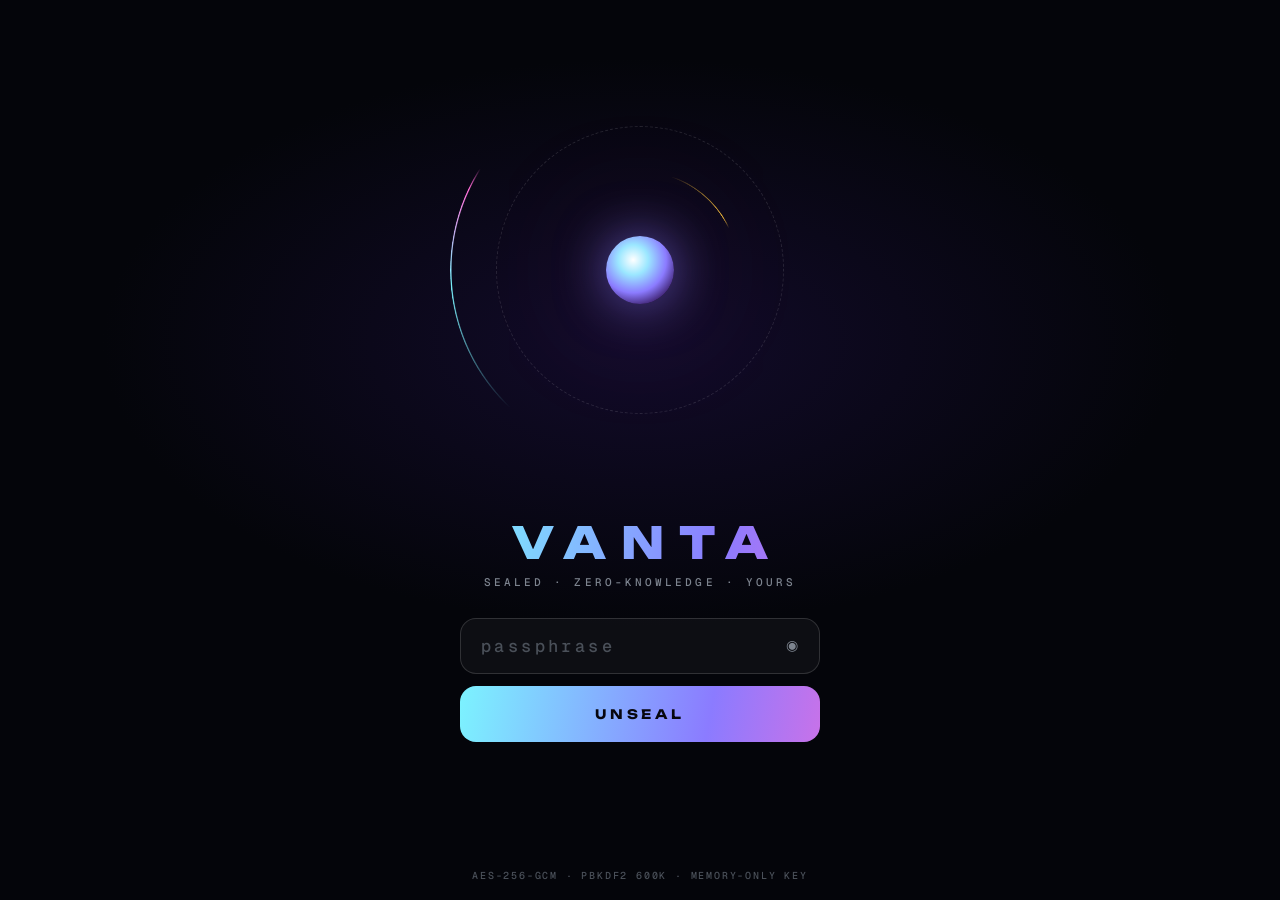
==== index.html @ 3d8e1d1d "Colour build: aurora, per-book/sport accents, gradient charts, team logos" ====
<!doctype html>
<html lang="en">
<head>
<meta charset="utf-8">
<meta name="viewport" content="width=device-width,initial-scale=1,viewport-fit=cover">
<meta http-equiv="Content-Security-Policy" content="default-src 'none'; script-src 'self'; style-src 'self'; font-src 'self'; img-src 'self' data: https://a.espncdn.com; manifest-src 'self'; worker-src 'self'; connect-src 'self' https://api.github.com https://gist.githubusercontent.com https://site.api.espn.com https://site.web.api.espn.com https://data-api.binance.vision wss://data-stream.binance.vision; base-uri 'none'; form-action 'none'; object-src 'none'; frame-src 'none'">
<meta name="referrer" content="no-referrer">
<meta name="robots" content="noindex,nofollow,noarchive,nosnippet,noimageindex">
<meta name="googlebot" content="noindex,nofollow">
<meta name="theme-color" content="#050607">
<meta name="color-scheme" content="dark">
<meta name="apple-mobile-web-app-capable" content="yes">
<meta name="mobile-web-app-capable" content="yes">
<meta name="apple-mobile-web-app-status-bar-style" content="black-translucent">
<meta name="format-detection" content="telephone=no">
<title>VANTA</title>
<link rel="manifest" href="manifest.webmanifest">
<link rel="icon" href="icon-192.png">
<link rel="apple-touch-icon" href="icon-512.png">
<link rel="preload" href="fonts/unbounded.woff2" as="font" type="font/woff2" crossorigin>
<link rel="preload" href="fonts/geist.woff2" as="font" type="font/woff2" crossorigin>
<link rel="preload" href="fonts/geistmono.woff2" as="font" type="font/woff2" crossorigin>
<link rel="stylesheet" href="vanta.css">
</head>
<body>
<div id="aurora" aria-hidden="true"><i class="a1"></i><i class="a2"></i><i class="a3"></i><i class="a4"></i><i class="a5"></i></div>
<div id="grain" aria-hidden="true"></div>
<canvas id="confetti" aria-hidden="true"></canvas>

<section id="gate" class="gate" aria-label="Unlock">
  <div class="aperture" aria-hidden="true">
    <i class="ring r1"></i><i class="ring r2"></i><i class="ring r3"></i><i class="core"></i>
  </div>
  <div class="gate-body">
    <div class="brand">VANTA</div>
    <div class="gate-sub">sealed · zero-knowledge · yours</div>
    <form id="unlock" autocomplete="off" novalidate>
      <label class="field">
        <input id="pass" type="password" inputmode="text" autocomplete="current-password" autocapitalize="off" spellcheck="false" placeholder="passphrase" aria-label="Passphrase">
        <button id="peek" type="button" class="peek" aria-label="Show passphrase">◉</button>
      </label>
      <button id="go" class="unseal" type="submit"><span>Unseal</span></button>
      <button id="bio" class="bio hidden" type="button">Unlock with fingerprint / PIN</button>
      <div id="gate-msg" class="gate-msg" role="status" aria-live="polite"></div>
    </form>
  </div>
  <div class="gate-foot">AES-256-GCM · PBKDF2 600k · memory-only key</div>
</section>

<div id="app" class="app hidden" aria-hidden="true">
  <header class="top">
    <div class="mark">VANTA</div>
    <button id="fresh" class="fresh" type="button" aria-label="Data freshness"><i></i><span>—</span></button>
    <button id="lock" class="lockbtn" type="button" aria-label="Lock now">
      <svg viewBox="0 0 36 36" class="idle-ring"><circle cx="18" cy="18" r="16"/></svg>
      <svg viewBox="0 0 24 24" class="ico"><path d="M7 11V8a5 5 0 0 1 10 0v3"/><rect x="5" y="11" width="14" height="10" rx="2.5"/></svg>
    </button>
  </header>
  <div class="tape" aria-label="Live ticker"><div class="tape-track" id="tape"></div></div>
  <main id="view" tabindex="-1"></main>
  <nav class="dock" id="dock" aria-label="Sections">
    <i class="dock-pill" id="pill"></i>
    <button data-go="home"><svg viewBox="0 0 24 24"><path d="M3 11.5 12 4l9 7.5"/><path d="M5.5 10v9.5h13V10"/></svg><span>Home</span></button>
    <button data-go="desks"><svg viewBox="0 0 24 24"><path d="M4 19V9M10 19V5M16 19v-7M22 19H2"/></svg><span>Desks</span></button>
    <button data-go="pulse"><svg viewBox="0 0 24 24"><path d="M2 12h4l3-7 4 14 3-7h6"/></svg><span>Pulse</span></button>
    <button data-go="sports"><svg viewBox="0 0 24 24"><circle cx="12" cy="12" r="9"/><path d="M12 3v18M3 12h18M5.6 5.6c3.6 3.6 9.2 3.6 12.8 0M5.6 18.4c3.6-3.6 9.2-3.6 12.8 0"/></svg><span>Sports</span></button>
    <button data-go="money"><svg viewBox="0 0 24 24"><path d="M12 2v20M17 6.5c0-1.9-2.2-3.5-5-3.5S7 4.6 7 6.5 9.2 10 12 10s5 1.6 5 3.5-2.2 3.5-5 3.5-5-1.6-5-3.5"/></svg><span>Money</span></button>
  </nav>
  <div id="toast" class="toast" role="status" aria-live="polite"></div>
</div>
<script src="config.js"></script>
<script src="vault.js"></script>
<script src="live.js"></script>
<script src="app.js"></script>
</body>
</html>
---- vanta.css ----
@font-face{font-family:"Unbounded";src:url(fonts/unbounded.woff2) format("woff2");font-weight:200 900;font-display:swap}
@font-face{font-family:"Geist";src:url(fonts/geist.woff2) format("woff2");font-weight:100 900;font-display:swap}
@font-face{font-family:"Geist Mono";src:url(fonts/geistmono.woff2) format("woff2");font-weight:100 900;font-display:swap}
:root{
  --bg:#050607;--bg2:#0a0c0e;--card:rgba(255,255,255,.028);--card2:rgba(255,255,255,.05);--line:rgba(255,255,255,.075);--line2:rgba(255,255,255,.14);
  --ink:#eef0f3;--ink2:#b9bfc8;--mute:#7d848f;--dim:#4a5059;
  --up:#34f5a4;--up2:rgba(52,245,164,.14);--down:#ff4d7a;--down2:rgba(255,77,122,.15);--amber:#ffb547;--ice:#7cd8ff;--violet:#a98bff;--eq:#3d8bff;--eq2:#7cc4ff;--opt:#ff3dcb;--opt2:#ff9bf0;--meme:#b8ff3c;--meme2:#9b5cff;--gold:#ffc53d;--gold2:#ff8a3d;--lime:#b8ff3c;--aur:linear-gradient(100deg,#7cf3ff 0%,#8b7bff 35%,#ff6ad5 65%,#ffc53d 100%);
  --r:20px;--r2:14px;--dock:74px;--safe-b:env(safe-area-inset-bottom,0px);--safe-t:env(safe-area-inset-top,0px);
  --ease:cubic-bezier(.2,.8,.2,1);--spring:cubic-bezier(.34,1.56,.64,1);
  --disp:"Unbounded",ui-sans-serif,system-ui,sans-serif;--sans:"Geist",ui-sans-serif,system-ui,-apple-system,"Segoe UI",Roboto,sans-serif;--mono:"Geist Mono",ui-monospace,"SF Mono",Menlo,monospace;
  color-scheme:dark}
*{box-sizing:border-box;-webkit-tap-highlight-color:transparent}
html,body{margin:0;background:var(--bg);color:var(--ink);font:15px/1.4 var(--sans);-webkit-font-smoothing:antialiased;text-rendering:optimizeLegibility;overscroll-behavior-y:none}
body{min-height:100dvh;background:
  radial-gradient(120% 60% at 50% -10%,rgba(184,255,60,.07),transparent 60%),
  radial-gradient(80% 50% at 110% 30%,rgba(124,216,255,.05),transparent 60%),var(--bg)}
#grain{position:fixed;inset:0;pointer-events:none;z-index:1;opacity:.5;mix-blend-mode:overlay;
  background-image:linear-gradient(rgba(255,255,255,.025) 1px,transparent 1px),linear-gradient(90deg,rgba(255,255,255,.025) 1px,transparent 1px);background-size:28px 28px;
  mask-image:radial-gradient(ellipse at 50% 0%,#000 0%,transparent 75%)}
button{font:inherit;color:inherit;background:none;border:0;padding:0;cursor:pointer}
a{color:inherit;text-decoration:none}
.hidden{display:none!important}
.num{font-family:var(--mono);font-variant-numeric:tabular-nums;letter-spacing:-.01em}
.up{color:var(--up)}.down{color:var(--down)}.flat{color:var(--mute)}
.muted{color:var(--mute)}.dim{color:var(--dim)}
:focus-visible{outline:2px solid var(--up);outline-offset:2px;border-radius:8px}

/* ───────── gate ───────── */
.gate{position:fixed;inset:0;z-index:20;display:grid;place-items:center;padding:24px;padding-top:calc(24px + var(--safe-t));overflow:hidden;background:radial-gradient(60% 45% at 50% 38%,#0d1208,#050607 70%);transition:opacity .7s var(--ease),transform .9s var(--ease)}
.gate.leaving{opacity:0;transform:scale(1.08);pointer-events:none}
.aperture{position:absolute;top:30%;left:50%;width:min(78vw,380px);aspect-ratio:1;transform:translate(-50%,-50%)}
.ring{position:absolute;inset:0;border-radius:50%;border:1px solid transparent}
.r1{background:conic-gradient(from 0deg,transparent 0 70%,rgba(184,255,60,.9) 82%,transparent 84%) border-box;-webkit-mask:radial-gradient(farthest-side,transparent calc(100% - 2px),#000 calc(100% - 1px));mask:radial-gradient(farthest-side,transparent calc(100% - 2px),#000 calc(100% - 1px));animation:spin 9s linear infinite}
.r2{inset:12%;border:1px dashed rgba(255,255,255,.12);animation:spin 40s linear infinite reverse}
.r3{inset:24%;background:conic-gradient(from 180deg,transparent 0 55%,rgba(124,216,255,.7) 66%,transparent 68%);-webkit-mask:radial-gradient(farthest-side,transparent calc(100% - 1.5px),#000 calc(100% - 1px));mask:radial-gradient(farthest-side,transparent calc(100% - 1.5px),#000 calc(100% - 1px));animation:spin 5s linear infinite reverse}
.core{position:absolute;inset:41%;border-radius:50%;background:radial-gradient(circle at 40% 35%,#e9ffc2,#b8ff3c 35%,#2d4a06 75%);box-shadow:0 0 40px rgba(184,255,60,.45),0 0 120px rgba(184,255,60,.18);animation:breathe 3.2s ease-in-out infinite}
.gate.working .r1{animation-duration:.9s}.gate.working .r3{animation-duration:.6s}.gate.working .core{animation-duration:.6s}
.gate.bad .core{background:radial-gradient(circle at 40% 35%,#ffd0d8,#ff4d6d 40%,#4a0714 80%);box-shadow:0 0 50px rgba(255,77,109,.5)}
.gate-body{position:relative;z-index:2;width:min(100%,360px);margin-top:44vh;text-align:center}
.brand{font:800 44px/1 var(--disp);letter-spacing:.34em;margin-right:-.34em;background:linear-gradient(180deg,#fff,#9aa1ab);-webkit-background-clip:text;background-clip:text;color:transparent}
.gate-sub{margin:12px 0 30px;color:var(--mute);font:500 11px/1 var(--mono);letter-spacing:.28em;text-transform:uppercase}
.field{position:relative;display:block}
.field input{width:100%;height:56px;padding:0 52px 0 20px;border-radius:16px;border:1px solid var(--line2);background:rgba(255,255,255,.04);color:var(--ink);font:500 17px var(--mono);letter-spacing:.06em;outline:none;transition:border-color .25s,background .25s,box-shadow .25s}
.field input::placeholder{color:var(--dim);letter-spacing:.2em}
.field input:focus{border-color:rgba(184,255,60,.55);background:rgba(184,255,60,.04);box-shadow:0 0 0 5px rgba(184,255,60,.08)}
.peek{position:absolute;right:8px;top:8px;width:40px;height:40px;border-radius:12px;color:var(--mute);font-size:14px}
.peek.on{color:var(--up)}
.unseal{position:relative;width:100%;height:56px;margin-top:12px;border-radius:16px;overflow:hidden;background:var(--up);color:#0b1200;font:700 13px var(--disp);letter-spacing:.3em;text-transform:uppercase;transition:transform .15s var(--ease),filter .2s}
.unseal:active{transform:scale(.97)}
.unseal::after{content:"";position:absolute;inset:0;background:linear-gradient(100deg,transparent 30%,rgba(255,255,255,.55) 50%,transparent 70%);transform:translateX(-120%);animation:sheen 3.6s ease-in-out infinite}
.unseal[disabled]{filter:saturate(.3) brightness(.7)}
.bio{width:100%;height:48px;margin-top:10px;border-radius:14px;border:1px solid var(--line2);color:var(--ink2);font:600 13px var(--sans)}
.gate-msg{min-height:20px;margin-top:14px;font:500 12px var(--mono);color:var(--mute);letter-spacing:.04em}
.gate-msg.err{color:var(--down)}
.gate-foot{position:absolute;bottom:calc(18px + var(--safe-b));left:0;right:0;text-align:center;color:var(--dim);font:500 10px var(--mono);letter-spacing:.18em;text-transform:uppercase}
.shake{animation:shake .42s var(--ease)}

/* ───────── app chrome ───────── */
.app{position:relative;z-index:2;min-height:100dvh;padding-bottom:calc(var(--dock) + var(--safe-b) + 18px)}
.app.reveal{animation:reveal .9s var(--ease) backwards}
.top{position:sticky;top:0;z-index:10;display:flex;align-items:center;gap:10px;height:calc(54px + var(--safe-t));padding:var(--safe-t) 16px 0;background:linear-gradient(180deg,rgba(5,6,7,.96),rgba(5,6,7,.82));backdrop-filter:blur(18px) saturate(1.4);-webkit-backdrop-filter:blur(18px) saturate(1.4)}
.mark{font:800 15px var(--disp);letter-spacing:.42em;flex:1}
.fresh{display:flex;align-items:center;gap:7px;height:30px;padding:0 11px;border-radius:99px;border:1px solid var(--line);color:var(--ink2);font:500 11px var(--mono)}
.fresh i{width:7px;height:7px;border-radius:50%;background:var(--up);box-shadow:0 0 10px var(--up);animation:pulse 2s infinite}
.fresh.stale i{background:var(--amber);box-shadow:0 0 10px var(--amber)}.fresh.dead i{background:var(--down);box-shadow:none;animation:none}
.lockbtn{position:relative;width:36px;height:36px;display:grid;place-items:center;border-radius:50%}
.lockbtn .ico{width:17px;height:17px;fill:none;stroke:var(--ink);stroke-width:1.8;stroke-linecap:round}
.idle-ring{position:absolute;inset:0;transform:rotate(-90deg)}
.idle-ring circle{fill:none;stroke:var(--up);stroke-width:1.6;stroke-dasharray:100.5;stroke-dashoffset:0;opacity:.75;transition:stroke-dashoffset 1s linear,stroke .3s}
.lockbtn.warn .idle-ring circle{stroke:var(--amber)}
.tape{position:sticky;top:calc(54px + var(--safe-t));z-index:9;height:34px;overflow:hidden;border-block:1px solid var(--line);background:rgba(5,6,7,.9);backdrop-filter:blur(12px);-webkit-backdrop-filter:blur(12px);mask-image:linear-gradient(90deg,transparent,#000 6%,#000 94%,transparent)}
.tape-track{display:flex;width:max-content;height:100%;align-items:center;animation:tape 60s linear infinite}
.tape:active .tape-track{animation-play-state:paused}
.tk{display:flex;align-items:center;gap:7px;padding:0 18px;white-space:nowrap;font:500 12px var(--mono);border-right:1px solid var(--line)}
.tk b{font-weight:600;color:var(--ink2);letter-spacing:.04em}
.tk .lv{width:6px;height:6px;border-radius:50%;background:var(--down);animation:pulse 1.4s infinite}
.tk.flash-up{animation:tkup .9s}.tk.flash-down{animation:tkdn .9s}
main{padding:14px 14px 0;max-width:1180px;margin:0 auto;outline:none}
.view{animation:viewin .45s var(--ease) backwards}
.dock{position:fixed;z-index:12;left:50%;bottom:calc(10px + var(--safe-b));transform:translateX(-50%);display:flex;width:min(calc(100% - 20px),460px);height:var(--dock);padding:7px;border-radius:26px;border:1px solid var(--line2);background:rgba(14,16,19,.78);backdrop-filter:blur(22px) saturate(1.5);-webkit-backdrop-filter:blur(22px) saturate(1.5);box-shadow:0 20px 60px rgba(0,0,0,.6)}
.dock button{position:relative;z-index:1;flex:1;display:flex;flex-direction:column;align-items:center;justify-content:center;gap:5px;border-radius:19px;color:var(--mute);font:600 10px var(--sans);letter-spacing:.06em;text-transform:uppercase;transition:color .25s}
.dock svg{width:22px;height:22px;fill:none;stroke:currentColor;stroke-width:1.7;stroke-linecap:round;stroke-linejoin:round;transition:transform .35s var(--spring)}
.dock button.on{color:#0b1200}.dock button.on svg{transform:translateY(-1px) scale(1.06)}
.dock button:active svg{transform:scale(.86)}
.dock-pill{position:absolute;top:7px;bottom:7px;left:7px;border-radius:19px;background:var(--up);box-shadow:0 0 30px rgba(184,255,60,.35);transition:transform .5s var(--spring),width .5s var(--spring)}
.toast{position:fixed;z-index:30;left:50%;bottom:calc(var(--dock) + var(--safe-b) + 24px);transform:translate(-50%,20px);opacity:0;padding:10px 16px;border-radius:12px;background:#15181c;border:1px solid var(--line2);font:500 12px var(--mono);pointer-events:none;transition:all .35s var(--ease)}
.toast.on{opacity:1;transform:translate(-50%,0)}

/* ───────── building blocks ───────── */
.h{display:flex;align-items:baseline;justify-content:space-between;gap:10px;margin:22px 4px 10px}
.h h2{margin:0;font:700 12px var(--disp);letter-spacing:.22em;text-transform:uppercase;color:var(--ink2)}
.h small{font:500 11px var(--mono);color:var(--mute)}
.card{position:relative;border:1px solid var(--line);border-radius:var(--r);background:var(--card);padding:16px;overflow:hidden}
.card+.card{margin-top:10px}
.card.glow::before{content:"";position:absolute;inset:-1px;border-radius:inherit;padding:1px;background:linear-gradient(140deg,rgba(184,255,60,.5),transparent 35%,transparent 65%,rgba(124,216,255,.35));-webkit-mask:linear-gradient(#000 0 0) content-box,linear-gradient(#000 0 0);-webkit-mask-composite:xor;mask-composite:exclude;pointer-events:none}
.grid{display:grid;gap:10px}.g2{grid-template-columns:repeat(2,minmax(0,1fr))}.g3{grid-template-columns:repeat(3,minmax(0,1fr))}
.lbl{font:600 10px var(--sans);letter-spacing:.16em;text-transform:uppercase;color:var(--mute)}
.big{font:700 clamp(32px,10vw,54px)/1.02 var(--disp);letter-spacing:-.03em}
.mid{font:600 22px/1.1 var(--disp);letter-spacing:-.02em}
.chip{display:inline-flex;align-items:center;gap:6px;height:26px;padding:0 10px;border-radius:99px;border:1px solid var(--line);background:var(--card2);font:600 11px var(--mono);white-space:nowrap}
.chip.up{border-color:rgba(184,255,60,.3);background:var(--up2)}.chip.down{border-color:rgba(255,77,109,.3);background:var(--down2)}
.chip.warn{color:var(--amber);border-color:rgba(255,181,71,.3);background:rgba(255,181,71,.1)}
.row{display:flex;align-items:center;gap:10px}
.sp{flex:1}
.seg{position:relative;display:flex;padding:4px;border-radius:15px;border:1px solid var(--line);background:rgba(255,255,255,.03);overflow-x:auto;scrollbar-width:none}
.seg::-webkit-scrollbar{display:none}
.seg button{position:relative;z-index:1;flex:1 0 auto;height:36px;padding:0 14px;border-radius:11px;color:var(--mute);font:600 12px var(--sans);letter-spacing:.04em;white-space:nowrap;transition:color .25s}
.seg button.on{color:var(--ink)}
.seg .seg-pill{position:absolute;top:4px;bottom:4px;left:0;border-radius:11px;background:rgba(255,255,255,.09);border:1px solid var(--line2);transition:transform .45s var(--spring),width .45s var(--spring)}
.seg button .badge{display:inline-grid;place-items:center;min-width:17px;height:17px;margin-left:6px;padding:0 4px;border-radius:9px;background:var(--down);color:#fff;font:700 9px var(--mono)}
.list{display:flex;flex-direction:column}
.li{display:flex;align-items:center;gap:12px;padding:12px 2px;border-top:1px solid var(--line)}
.li:first-child{border-top:0}
.li .t{flex:1;min-width:0}
.li .t b{display:block;font:600 14px var(--sans);white-space:nowrap;overflow:hidden;text-overflow:ellipsis}
.li .t span{display:block;margin-top:2px;font:500 11px var(--mono);color:var(--mute);white-space:nowrap;overflow:hidden;text-overflow:ellipsis}
.li .v{text-align:right;font:600 13px var(--mono)}
.li .v small{display:block;font:500 11px var(--mono);margin-top:2px}
.empty{padding:28px 14px;text-align:center;color:var(--mute);font:500 13px var(--sans)}
.empty .glyph{display:block;margin:0 auto 10px;width:40px;height:40px;border-radius:50%;border:1px dashed var(--line2);display:grid;place-items:center;font:600 14px var(--mono);color:var(--dim)}
.sk{border-radius:12px;background:linear-gradient(90deg,rgba(255,255,255,.04) 25%,rgba(255,255,255,.09) 37%,rgba(255,255,255,.04) 63%);background-size:400% 100%;animation:shimmer 1.4s ease infinite}
.bar{position:relative;height:6px;border-radius:6px;background:rgba(255,255,255,.07);overflow:hidden}
.bar i{position:absolute;inset:0 auto 0 0;border-radius:6px;background:var(--up);transform-origin:left;animation:grow .9s var(--ease) backwards}
.bar.down i{background:var(--down)}
.tap{transition:transform .18s var(--ease),background .2s}
.tap:active{transform:scale(.975);background:var(--card2)}
canvas.chart{display:block;width:100%;height:190px;touch-action:pan-y}
.scrub{position:absolute;top:12px;right:14px;text-align:right;font:500 11px var(--mono);color:var(--ink2);pointer-events:none;opacity:0;transition:opacity .2s}
.scrub.on{opacity:1}

/* ───────── home ───────── */
.hero{padding:22px 18px 18px}
.hero .big{margin:10px 0 12px}
.hero .chips{display:flex;flex-wrap:wrap;gap:8px}
.paper{position:absolute;top:18px;right:16px;font:700 9px var(--mono);letter-spacing:.2em;color:var(--amber);border:1px solid rgba(255,181,71,.35);padding:4px 7px;border-radius:6px}
.heat{display:grid;grid-template-columns:repeat(4,1fr);grid-auto-rows:64px;gap:6px}
.cell{position:relative;border-radius:12px;padding:9px 10px;overflow:hidden;display:flex;flex-direction:column;justify-content:space-between;border:1px solid rgba(255,255,255,.06);animation:pop .6s var(--spring) backwards}
.cell{color:var(--ink)}.cell b{font:700 11px var(--sans);letter-spacing:.03em;white-space:nowrap;overflow:hidden;text-overflow:ellipsis}
.cell span{font:600 11px var(--mono)}
.cell.w2{grid-column:span 2}.cell.h2{grid-row:span 2}
.cell.h2 b{font:700 14px var(--disp);letter-spacing:.02em}.cell.h2 span{font:600 15px var(--mono)}
.alerts .li{align-items:flex-start}
.dot{flex:none;width:9px;height:9px;margin-top:5px;border-radius:50%}
.dot.hot{background:var(--down);box-shadow:0 0 12px var(--down)}.dot.warm{background:var(--amber)}.dot.cool{background:var(--ice)}.dot.ok{background:var(--up)}
.days{display:flex;align-items:flex-end;gap:5px;height:92px;padding-top:8px}
.days div{flex:1;display:flex;flex-direction:column;align-items:center;justify-content:flex-end;gap:5px;height:100%}
.days i{display:block;width:100%;border-radius:6px 6px 3px 3px;min-height:3px;animation:rise .8s var(--spring) backwards}
.days span{font:500 9px var(--mono);color:var(--dim)}

/* ───────── desks ───────── */
.kv{display:grid;grid-template-columns:repeat(3,1fr);gap:1px;background:var(--line);border-radius:var(--r2);overflow:hidden;border:1px solid var(--line)}
.kv div{background:var(--bg2);padding:12px}
.kv b{display:block;margin-top:5px;font:600 15px var(--mono)}
.agents{display:flex;flex-wrap:wrap;gap:6px}
.agent{display:flex;align-items:center;gap:7px;padding:7px 10px;border-radius:11px;border:1px solid var(--line);background:var(--card);font:500 11px var(--mono);max-width:100%}
.agent i{width:7px;height:7px;border-radius:50%;flex:none}
.agent em{font-style:normal;color:var(--mute);overflow:hidden;text-overflow:ellipsis;white-space:nowrap}
.side{font:700 9px var(--mono);letter-spacing:.1em;padding:3px 6px;border-radius:5px;background:var(--card2)}
.side.L{color:var(--up)}.side.S{color:var(--down)}

/* ───────── pulse ───────── */
.idx .mid{margin:6px 0 4px}
.range{position:relative;height:4px;margin:14px 0 6px;border-radius:4px;background:linear-gradient(90deg,var(--down),#40454d 50%,var(--up))}
.range i{position:absolute;top:50%;width:12px;height:12px;border-radius:50%;background:#fff;border:3px solid var(--bg);transform:translate(-50%,-50%);box-shadow:0 0 0 1px var(--line2);transition:left .8s var(--ease)}
.range-l{display:flex;justify-content:space-between;font:500 10px var(--mono);color:var(--dim)}
.breadth{display:flex;height:10px;border-radius:6px;overflow:hidden;gap:2px}
.breadth i{display:block;height:100%}
.oi{display:grid;grid-template-columns:1fr 64px 1fr;align-items:center;gap:0 6px;font:500 11px var(--mono)}
.oi .ce,.oi .pe{height:12px;border-radius:3px;animation:grow .8s var(--ease) backwards}
.oi .ce{justify-self:end;background:linear-gradient(270deg,rgba(255,77,109,.9),rgba(255,77,109,.35));transform-origin:right}
.oi .pe{justify-self:start;background:linear-gradient(90deg,rgba(184,255,60,.9),rgba(184,255,60,.35))}
.oi .k{text-align:center;padding:3px 0;color:var(--mute)}
.oi .k.atm{color:#0b1200;background:var(--ice);border-radius:6px;font-weight:700}
.oi .k.mp{color:var(--amber);font-weight:700}
.oi-head{display:grid;grid-template-columns:1fr 64px 1fr;font:600 10px var(--sans);letter-spacing:.14em;color:var(--mute);margin-bottom:8px;text-align:center}
.coin{position:relative}
.coin .mid{transition:color .5s}
.coin.tick-up .mid{animation:cup 1.1s var(--ease)}.coin.tick-down .mid{animation:cdn 1.1s var(--ease)}
@keyframes cup{0%{color:var(--up);text-shadow:0 0 16px rgba(184,255,60,.5)}}@keyframes cdn{0%{color:var(--down);text-shadow:0 0 16px rgba(255,77,109,.5)}}
.news-flag{border-left:2px solid var(--amber);padding-left:10px!important}
.chips-x{display:flex;gap:6px;overflow-x:auto;scrollbar-width:none;padding-bottom:2px}
.chips-x::-webkit-scrollbar{display:none}
.chips-x button.chip.on{background:var(--ink);color:#000;border-color:var(--ink)}

/* ───────── sports ───────── */
.game{padding:14px 16px}
.game .lg{display:flex;align-items:center;gap:8px;font:600 10px var(--sans);letter-spacing:.14em;text-transform:uppercase;color:var(--mute)}
.live-badge{display:inline-flex;align-items:center;gap:5px;padding:3px 7px;border-radius:6px;background:var(--down2);color:var(--down);font:800 9px var(--mono);letter-spacing:.14em}
.live-badge::before{content:"";width:6px;height:6px;border-radius:50%;background:var(--down);animation:pulse 1.2s infinite}
.team{display:flex;align-items:center;gap:12px;margin-top:10px}
.team .ab{flex:none;width:38px;height:38px;border-radius:12px;display:grid;place-items:center;background:var(--card2);border:1px solid var(--line);font:700 10px var(--disp);letter-spacing:.02em}
.team .nm{flex:1;min-width:0;font:600 15px var(--sans);overflow:hidden;text-overflow:ellipsis;white-space:nowrap}
.team .sc{font:700 18px var(--mono);text-align:right;max-width:58%;overflow:hidden;text-overflow:ellipsis;white-space:nowrap}
.team.win .nm,.team.win .sc{color:var(--up)}
.team .sc.bump{animation:bump 1.4s var(--ease)}
.game .det{margin-top:10px;font:500 12px var(--mono);color:var(--ink2)}
.game.live{border-color:rgba(255,77,109,.25);background:linear-gradient(180deg,rgba(255,77,109,.05),transparent 60%)}
.lb{display:grid;grid-template-columns:22px 1fr auto;align-items:center;gap:10px;padding:10px 0;border-top:1px solid var(--line)}
.lb:first-child{border-top:0}
.lb .rk{font:700 12px var(--disp);color:var(--dim)}
.lb .bar{margin-top:7px}
.lb .vol{font:600 13px var(--mono)}
.odds{display:flex;flex-wrap:wrap;gap:6px;margin-top:10px}
.odd{flex:1 1 40%;display:flex;justify-content:space-between;gap:8px;padding:9px 11px;border-radius:11px;border:1px solid var(--line);background:var(--card2);font:600 12px var(--mono)}
.odd b{font:600 12px var(--sans);overflow:hidden;text-overflow:ellipsis;white-space:nowrap}
.odd.fav{border-color:rgba(184,255,60,.35);background:var(--up2)}
.src{font:700 9px var(--mono);letter-spacing:.12em;padding:3px 6px;border-radius:5px;border:1px solid var(--line2);color:var(--ink2)}

/* ───────── money ───────── */
.reactor{display:grid;place-items:center;padding:26px 0 10px}
.gauge{position:relative;width:220px;height:124px}
.gauge svg{width:100%;height:100%}
.gauge .trk{fill:none;stroke:rgba(255,255,255,.08);stroke-width:12;stroke-linecap:round}
.gauge .val{fill:none;stroke:var(--up);stroke-width:12;stroke-linecap:round;transition:stroke-dashoffset 1.2s var(--ease)}
.gauge .ctr{position:absolute;left:0;right:0;bottom:0;text-align:center}
.state{font:800 26px var(--disp);letter-spacing:.2em;margin-top:14px}
.state.off{color:var(--mute)}.state.armed{color:var(--down);text-shadow:0 0 24px rgba(255,77,109,.6)}
.hazard{height:8px;border-radius:4px;background:repeating-linear-gradient(-45deg,rgba(255,181,71,.55) 0 8px,transparent 8px 16px);opacity:.5}
.gate-li{display:flex;align-items:center;gap:12px;padding:12px 2px;border-top:1px solid var(--line);font:500 13px var(--sans)}
.gate-li:first-child{border-top:0}
.ck{flex:none;width:24px;height:24px;border-radius:8px;display:grid;place-items:center;font:800 12px var(--mono)}
.ck.y{background:var(--up2);color:var(--up)}.ck.n{background:var(--down2);color:var(--down)}
.switch{position:relative;width:52px;height:30px;border-radius:99px;background:rgba(255,255,255,.1);flex:none}
.switch i{position:absolute;top:3px;left:3px;width:24px;height:24px;border-radius:50%;background:#fff;transition:transform .3s var(--spring)}
.switch.on{background:var(--down)}.switch.on i{transform:translateX(22px)}
.broker{display:flex;align-items:center;gap:12px}
.broker .logo{width:42px;height:42px;border-radius:13px;display:grid;place-items:center;font:800 13px var(--disp);background:var(--card2);border:1px solid var(--line)}
.note{font:500 12px/1.5 var(--sans);color:var(--mute)}
.note code{font:500 11px var(--mono);color:var(--ink2);background:var(--card2);padding:1px 5px;border-radius:5px}

/* desktop */
@media (min-width:900px){
  .dock{left:20px;top:50%;bottom:auto;transform:translateY(-50%);flex-direction:column;width:84px;height:auto;padding:8px}
  .dock button{height:72px;flex:none}
  .dock-pill{top:8px;left:8px;right:8px;bottom:auto;width:auto!important}
  .app{padding-left:110px;padding-bottom:30px}
  .toast{bottom:30px}
  .wide{display:grid;grid-template-columns:1.15fr 1fr;gap:14px;align-items:start}
  .heat{grid-auto-rows:78px}
}

@keyframes spin{to{transform:rotate(360deg)}}
@keyframes breathe{50%{transform:scale(.86);filter:brightness(1.25)}}
@keyframes sheen{0%,60%{transform:translateX(-120%)}100%{transform:translateX(120%)}}
@keyframes shake{20%{transform:translateX(-10px)}40%{transform:translateX(9px)}60%{transform:translateX(-6px)}80%{transform:translateX(3px)}}
@keyframes pulse{50%{opacity:.35}}
@keyframes tape{to{transform:translateX(-50%)}}
@keyframes tkup{0%{background:rgba(184,255,60,.25)}}
@keyframes tkdn{0%{background:rgba(255,77,109,.25)}}
@keyframes viewin{from{opacity:0;transform:translateY(10px)}}
@keyframes reveal{from{opacity:0;clip-path:circle(0% at 50% 30%)}to{opacity:1;clip-path:circle(75% at 50% 30%)}}
@keyframes shimmer{0%{background-position:100% 50%}100%{background-position:0 50%}}
@keyframes grow{from{transform:scaleX(0)}}
@keyframes rise{from{transform:scaleY(0);transform-origin:bottom}}
@keyframes pop{from{opacity:0;transform:scale(.85)}}
@keyframes bump{0%{transform:scale(1.35);color:var(--amber);text-shadow:0 0 18px var(--amber)}100%{transform:none}}
@media (prefers-reduced-motion:reduce){*,*::before,*::after{animation-duration:.001ms!important;animation-iteration-count:1!important;transition-duration:.001ms!important}}

.chartw{position:relative;margin-top:6px}
.chartw .scrub{top:4px;right:2px}
.coins{grid-template-columns:1fr}
.coin{display:flex;align-items:center;gap:14px;padding:14px 16px}
.coin .cs{width:46px;height:46px;flex:none;display:grid;place-items:center;border-radius:14px;background:var(--card2);border:1px solid var(--line);font:800 11px var(--disp);letter-spacing:.06em}
.coin .cm{flex:1;min-width:0}.coin .mid{margin:0}
@media (min-width:700px){.coins{grid-template-columns:repeat(3,1fr)}}
.g3 .mid{font-size:clamp(15px,4.6vw,22px)}
.team.long{flex-wrap:wrap;row-gap:4px}
.team.long .sc{flex-basis:100%;max-width:none;padding-left:50px;text-align:left;font-size:15px;white-space:normal}
.h{flex-wrap:nowrap}.h h2{white-space:nowrap}.h small{text-align:right;overflow:hidden;text-overflow:ellipsis;white-space:nowrap}
.idx .row{margin-top:2px;gap:8px}

/* ═════════ COLOR LAYER v2: aurora · glass · per-book / per-sport accents ═════════ */
body{background:#04050a}
#aurora{position:fixed;inset:-20vmax;z-index:0;pointer-events:none;opacity:.9;contain:strict}
#aurora i{position:absolute;border-radius:50%;will-change:transform}
#aurora .a1{width:60vmax;height:60vmax;left:5%;top:0;background:radial-gradient(circle,rgba(61,139,255,.55),transparent 65%);animation:drift1 26s ease-in-out infinite alternate}
#aurora .a2{width:55vmax;height:55vmax;right:0;top:10%;background:radial-gradient(circle,rgba(255,61,203,.42),transparent 65%);animation:drift2 32s ease-in-out infinite alternate}
#aurora .a3{width:50vmax;height:50vmax;left:20%;bottom:5%;background:radial-gradient(circle,rgba(25,227,196,.36),transparent 65%);animation:drift3 29s ease-in-out infinite alternate}
#aurora .a4{width:40vmax;height:40vmax;right:15%;bottom:0;background:radial-gradient(circle,rgba(155,92,255,.42),transparent 65%);animation:drift1 36s ease-in-out infinite alternate-reverse}
#aurora .a5{width:30vmax;height:30vmax;left:45%;top:35%;background:radial-gradient(circle,rgba(255,197,61,.22),transparent 65%);animation:drift2 40s ease-in-out infinite alternate-reverse}
@keyframes drift1{to{transform:translate(18vmax,12vmax) scale(1.15)}}
@keyframes drift2{to{transform:translate(-16vmax,14vmax) scale(.9)}}
@keyframes drift3{to{transform:translate(12vmax,-14vmax) scale(1.2)}}
#grain{opacity:.35}

.acc-eq{--acc:var(--eq);--acc2:var(--eq2)}.acc-opt{--acc:var(--opt);--acc2:var(--opt2)}.acc-meme{--acc:var(--meme);--acc2:var(--meme2)}.acc-gold{--acc:var(--gold);--acc2:var(--gold2)}
.acc-aur{--acc:#8b7bff;--acc2:#ff6ad5}
.sp-cricket{--acc:#19e3c4;--acc2:#7cfff0}.sp-soccer{--acc:#2ee66b;--acc2:#b4ff7a}.sp-nba{--acc:#ff8a1f;--acc2:#ffc06b}.sp-nfl{--acc:#ff3b3b;--acc2:#ff8a7a}
.sp-nhl{--acc:#8fe3ff;--acc2:#d6f6ff}.sp-tennis{--acc:#ffe23d;--acc2:#fff59a}.sp-f1{--acc:#e10600;--acc2:#ff5a4f}.sp-ncaaf{--acc:#ff6b3d;--acc2:#ffb08a}
.sp-ncaab{--acc:#ff9f43;--acc2:#ffd29a}.sp-mma{--acc:#ff2e63;--acc2:#ff8fab}.sp-golf{--acc:#7bd88f;--acc2:#c8ffd2}.sp-mlb{--acc:#4fa3ff;--acc2:#a8d1ff}.sp-other{--acc:#a98bff;--acc2:#d9ceff}

.card{background:linear-gradient(160deg,rgba(255,255,255,.085),rgba(12,13,22,.55) 55%);border:1px solid rgba(255,255,255,.1);box-shadow:0 10px 40px -18px rgba(0,0,0,.9),inset 0 1px 0 rgba(255,255,255,.08)}
.card[class*="acc-"],.card[class*="sp-"]{border-color:color-mix(in srgb,var(--acc) 38%,transparent);box-shadow:0 18px 50px -22px color-mix(in srgb,var(--acc) 70%,transparent),inset 0 1px 0 rgba(255,255,255,.1)}
.card[class*="acc-"]::after,.card[class*="sp-"]::after{content:"";position:absolute;inset:0;border-radius:inherit;pointer-events:none;background:radial-gradient(120% 80% at 0% 0%,color-mix(in srgb,var(--acc) 22%,transparent),transparent 55%),radial-gradient(90% 70% at 100% 100%,color-mix(in srgb,var(--acc2) 12%,transparent),transparent 60%)}
.card>:not(.paper){position:relative;z-index:1}
.card.glow::before{background:linear-gradient(140deg,var(--acc,#8b7bff),transparent 35%,transparent 65%,var(--acc2,#ff6ad5));opacity:.9}

.grad{background:linear-gradient(100deg,var(--acc2,#7cf3ff),var(--acc,#8b7bff) 60%,var(--acc2,#ff6ad5));-webkit-background-clip:text;background-clip:text;color:transparent}
.grad-aur{background:var(--aur);background-size:200% 100%;-webkit-background-clip:text;background-clip:text;color:transparent;animation:aurshift 8s ease-in-out infinite alternate}
@keyframes aurshift{to{background-position:100% 0}}
.mark{background:var(--aur);background-size:200% 100%;-webkit-background-clip:text;background-clip:text;color:transparent;animation:aurshift 8s ease-in-out infinite alternate}
.top{background:linear-gradient(180deg,rgba(4,5,10,.92),rgba(4,5,10,.55))}
.tape{background:rgba(6,7,14,.55)}

.lbl{color:color-mix(in srgb,var(--acc,#9aa3b2) 55%,#c3c9d4)}
.h h2{background:linear-gradient(90deg,#fff,#b9c2d0);-webkit-background-clip:text;background-clip:text;color:transparent}
.h h2::before{content:"";display:inline-block;width:8px;height:8px;margin-right:9px;border-radius:2px;background:var(--aur);transform:rotate(45deg) translateY(-1px)}

.chip{border-color:rgba(255,255,255,.12);background:rgba(255,255,255,.06)}
.chip.up{color:#0b2a1d;background:linear-gradient(100deg,#34f5a4,#7cffd0);border-color:transparent;box-shadow:0 0 22px rgba(52,245,164,.45)}
.chip.down{color:#fff;background:linear-gradient(100deg,rgba(255,77,122,.85),rgba(255,61,203,.6));border-color:transparent;box-shadow:0 0 18px rgba(255,77,122,.35)}
.chip.acc{color:#06070c;background:linear-gradient(100deg,var(--acc),var(--acc2));border-color:transparent}
.chip.gold{color:#2a1a00;background:linear-gradient(100deg,var(--gold),var(--gold2));border-color:transparent}

/* hero */
.hero{padding:24px 18px 14px}
.hero .big{font-size:clamp(38px,12vw,62px)}
.hero .spark{display:block;width:100%;height:70px;margin-top:12px}
.paper{color:var(--gold);border-color:rgba(255,197,61,.45);background:rgba(255,197,61,.08)}
.celebrate{animation:celebrate 2.4s ease-out}
@keyframes celebrate{0%{box-shadow:0 0 0 0 rgba(52,245,164,.7)}40%{box-shadow:0 0 80px 10px rgba(52,245,164,.35)}100%{box-shadow:0 18px 50px -22px rgba(139,123,255,.7)}}
#confetti{position:fixed;inset:0;z-index:40;pointer-events:none}

/* books row */
.booksx{display:grid;grid-template-columns:1fr;gap:10px}
.book{display:grid;grid-template-columns:auto 1fr auto;align-items:center;gap:12px;padding:14px}
.book .bt{width:44px;height:44px;border-radius:14px;display:grid;place-items:center;font:800 10px var(--disp);letter-spacing:.04em;color:#06070c;background:linear-gradient(140deg,var(--acc),var(--acc2));box-shadow:0 0 24px color-mix(in srgb,var(--acc) 55%,transparent)}
.book canvas{width:100%;height:42px;display:block}
.book .bv{text-align:right;font:600 15px var(--mono)}
.book .bv small{display:block;font:600 11px var(--mono);margin-top:3px}

/* heat */
.cell{border:1px solid rgba(255,255,255,.1)}
.cell.book-tile{border-color:color-mix(in srgb,var(--acc) 55%,transparent);box-shadow:0 12px 40px -18px var(--acc)}
.cell.book-tile b{background:linear-gradient(90deg,var(--acc2),#fff);-webkit-background-clip:text;background-clip:text;color:transparent}
.cell .bar2{position:absolute;left:0;right:0;bottom:0;height:3px;background:linear-gradient(90deg,var(--acc),var(--acc2))}
.days i{background:linear-gradient(180deg,#7cffd0,#34f5a4)!important}.days i.neg{background:linear-gradient(0deg,#ff3dcb,#ff4d7a)!important}

/* alerts */
.dot.hot{background:#ff4d7a;box-shadow:0 0 0 4px rgba(255,77,122,.15),0 0 14px #ff4d7a}
.dot.warm{background:var(--gold);box-shadow:0 0 0 4px rgba(255,197,61,.15),0 0 14px var(--gold)}
.dot.cool{background:#7cc4ff;box-shadow:0 0 0 4px rgba(124,196,255,.15),0 0 14px #7cc4ff}
.dot.ok{background:#34f5a4;box-shadow:0 0 0 4px rgba(52,245,164,.15),0 0 14px #34f5a4}

/* dock */
.dock{background:rgba(12,13,22,.62);border-color:rgba(255,255,255,.14)}
.dock-pill{background:linear-gradient(120deg,var(--pa,#7cf3ff),var(--pb,#ff6ad5));box-shadow:0 0 34px color-mix(in srgb,var(--pa,#8b7bff) 60%,transparent)}
.dock button.on{color:#06070c}

/* seg */
.seg{background:rgba(10,11,20,.55)}
.seg .seg-pill{background:linear-gradient(120deg,color-mix(in srgb,var(--sa,#8b7bff) 55%,transparent),color-mix(in srgb,var(--sb,#ff6ad5) 40%,transparent));border-color:color-mix(in srgb,var(--sa,#8b7bff) 60%,transparent);box-shadow:0 0 22px color-mix(in srgb,var(--sa,#8b7bff) 40%,transparent)}
.seg button .sd{display:inline-block;width:7px;height:7px;margin-right:7px;border-radius:50%;background:var(--acc);box-shadow:0 0 8px var(--acc)}

/* kv */
.kv{background:rgba(255,255,255,.08);border-color:rgba(255,255,255,.1)}
.kv div{background:rgba(8,9,16,.72)}

/* live dot */
.live-badge{background:linear-gradient(90deg,#ff2e63,#ff6a3d);color:#fff;box-shadow:0 0 18px rgba(255,46,99,.55)}
.live-badge::before{background:#fff;box-shadow:0 0 0 0 rgba(255,255,255,.7);animation:ripple 1.4s infinite}
@keyframes ripple{0%{box-shadow:0 0 0 0 rgba(255,255,255,.7)}100%{box-shadow:0 0 0 8px rgba(255,255,255,0)}}
.tk .lv{background:#ff2e63;box-shadow:0 0 0 0 rgba(255,46,99,.7);animation:ripple2 1.4s infinite}
@keyframes ripple2{0%{box-shadow:0 0 0 0 rgba(255,46,99,.7)}100%{box-shadow:0 0 0 7px rgba(255,46,99,0)}}

/* sports */
.game.live{border-color:color-mix(in srgb,var(--acc) 55%,transparent)}
.team .ab{position:relative;overflow:hidden;background:linear-gradient(140deg,color-mix(in srgb,var(--tc,var(--acc)) 55%,#111),#0c0d14);border-color:color-mix(in srgb,var(--tc,var(--acc)) 60%,transparent);box-shadow:0 0 16px -4px var(--tc,var(--acc))}
.team .ab img{position:absolute;inset:4px;width:calc(100% - 8px);height:calc(100% - 8px);object-fit:contain;filter:drop-shadow(0 1px 2px rgba(0,0,0,.6))}
.team .ab.has-img{background:radial-gradient(circle at 50% 40%,rgba(255,255,255,.95),rgba(230,236,245,.85));color:transparent}
.team.win .nm,.team.win .sc{color:var(--acc2,var(--up))}
.lb .bar i{background:linear-gradient(90deg,var(--acc),var(--acc2))}
.lb .rk{color:var(--acc)}
.odd.fav{border-color:transparent;background:linear-gradient(100deg,var(--acc),var(--acc2));color:#06070c}
.odd.fav b{color:#06070c}
.odd .ob{display:block;height:3px;margin-top:6px;border-radius:3px;background:linear-gradient(90deg,var(--acc),var(--acc2))}
.src{border-color:color-mix(in srgb,var(--acc,#fff) 45%,transparent);color:var(--acc2,#ddd)}

/* money */
.state.off{background:linear-gradient(100deg,#ffe8a8,var(--gold),var(--gold2));-webkit-background-clip:text;background-clip:text;color:transparent;text-shadow:none;filter:drop-shadow(0 0 18px rgba(255,197,61,.35))}
.hazard{background:repeating-linear-gradient(-45deg,rgba(255,197,61,.8) 0 8px,rgba(255,138,61,.15) 8px 16px);opacity:.7}
.broker .logo{color:#06070c;background:linear-gradient(140deg,var(--acc),var(--acc2));border:0}
.ck.y{background:linear-gradient(140deg,#34f5a4,#7cffd0);color:#06301f}.ck.n{background:linear-gradient(140deg,rgba(255,77,122,.9),rgba(255,61,203,.7));color:#fff}

/* index & coins */
.range{background:linear-gradient(90deg,#ff4d7a,#8b7bff 50%,#34f5a4)}
.coin .cs{color:#06070c;background:linear-gradient(140deg,var(--acc),var(--acc2));border:0;box-shadow:0 0 22px -4px var(--acc)}
.oi .k.atm{background:linear-gradient(90deg,#7cf3ff,#8b7bff);color:#06070c}
.oi .ce{background:linear-gradient(270deg,#ff3dcb,rgba(255,77,122,.3))}
.oi .pe{background:linear-gradient(90deg,#34f5a4,rgba(61,139,255,.35))}
.bar i{background:linear-gradient(90deg,var(--acc,#34f5a4),var(--acc2,#7cf3ff))}
.bar.down i{background:linear-gradient(90deg,#ff4d7a,#ff3dcb)}
.agent{background:rgba(255,255,255,.05)}
.side.L{color:#06301f;background:#34f5a4}.side.S{color:#fff;background:#ff4d7a}
.up{color:var(--up)}.down{color:var(--down)}
.unseal{background:var(--aur);background-size:200% 100%;animation:aurshift 6s ease-in-out infinite alternate;color:#07060f}
.core{background:radial-gradient(circle at 40% 35%,#fff,#9be7ff 25%,#8b7bff 55%,#2a0a4a 85%);box-shadow:0 0 50px rgba(139,123,255,.6),0 0 140px rgba(255,106,213,.25)}
.r1{background:conic-gradient(from 0deg,transparent 0 62%,#7cf3ff 74%,#ff6ad5 82%,transparent 84%) border-box}
.r3{background:conic-gradient(from 180deg,transparent 0 55%,rgba(255,197,61,.85) 66%,transparent 68%)}
.gate{background:radial-gradient(60% 45% at 50% 38%,#120b2a,#04050a 70%)}
.field input:focus{border-color:rgba(139,123,255,.7);background:rgba(139,123,255,.06);box-shadow:0 0 0 5px rgba(139,123,255,.12)}
.brand{background:var(--aur);background-size:200% 100%;-webkit-background-clip:text;background-clip:text;color:transparent;animation:aurshift 8s ease-in-out infinite alternate}

.gauge .trk{stroke:url(#gg);opacity:.16}
.gauge svg{filter:drop-shadow(0 0 14px rgba(255,197,61,.35))}
#aurora{transform:translateZ(0)}
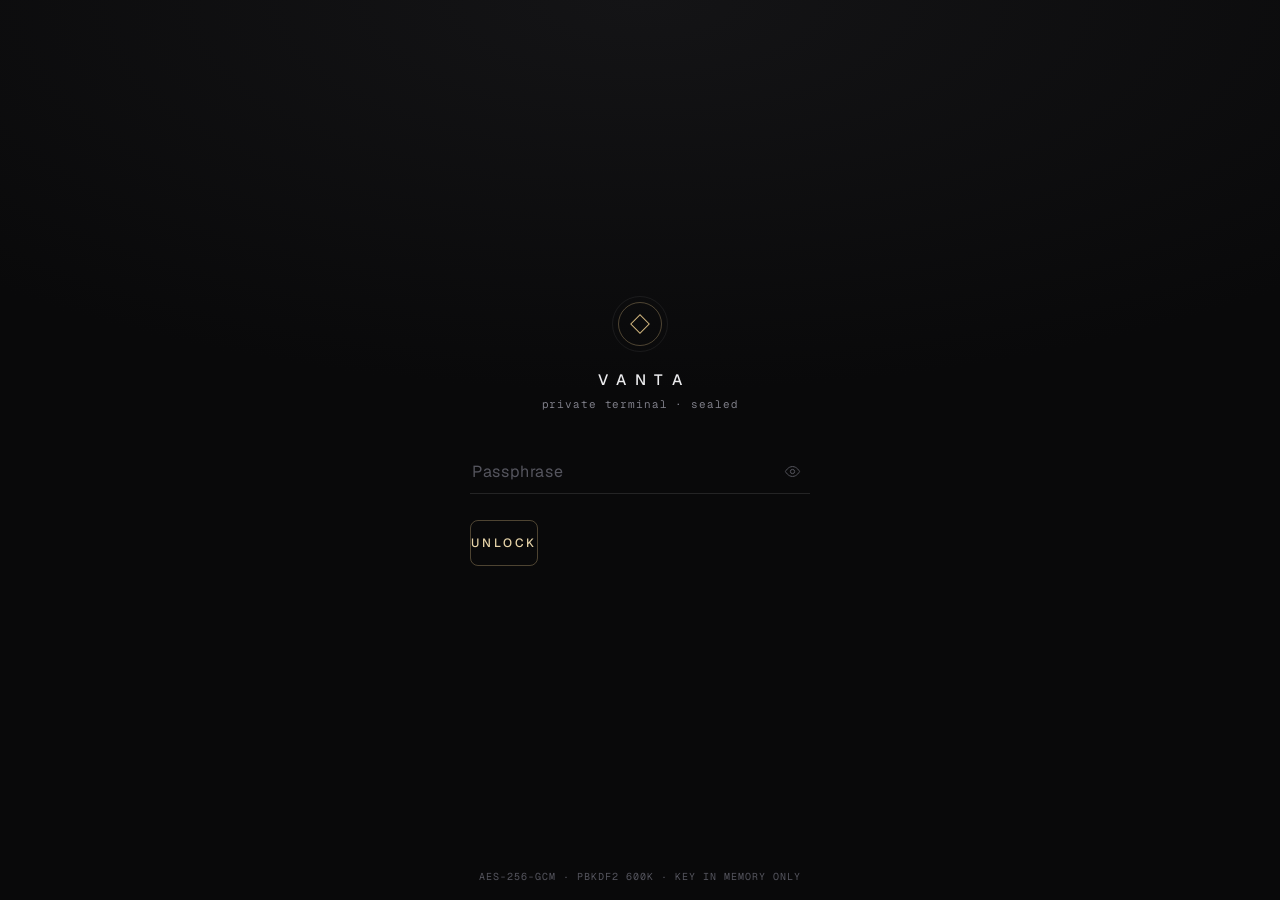
==== commit a32f03fd: "Graphite terminal redesign, World section, intel rules" ====
--- a/index.html
+++ b/index.html
@@ -3,11 +3,11 @@
 <head>
 <meta charset="utf-8">
 <meta name="viewport" content="width=device-width,initial-scale=1,viewport-fit=cover">
-<meta http-equiv="Content-Security-Policy" content="default-src 'none'; script-src 'self'; style-src 'self'; font-src 'self'; img-src 'self' data: https://a.espncdn.com; manifest-src 'self'; worker-src 'self'; connect-src 'self' https://api.github.com https://gist.githubusercontent.com https://site.api.espn.com https://site.web.api.espn.com https://data-api.binance.vision wss://data-stream.binance.vision; base-uri 'none'; form-action 'none'; object-src 'none'; frame-src 'none'">
+<meta http-equiv="Content-Security-Policy" content="default-src 'none'; script-src 'self'; style-src 'self'; font-src 'self'; img-src 'self' data: https://a.espncdn.com; manifest-src 'self'; worker-src 'self'; connect-src 'self' https://api.github.com https://gist.githubusercontent.com https://site.api.espn.com https://site.web.api.espn.com https://data-api.binance.vision https://fapi.binance.com wss://data-stream.binance.vision; base-uri 'none'; form-action 'none'; object-src 'none'; frame-src 'none'">
 <meta name="referrer" content="no-referrer">
 <meta name="robots" content="noindex,nofollow,noarchive,nosnippet,noimageindex">
 <meta name="googlebot" content="noindex,nofollow">
-<meta name="theme-color" content="#050607">
+<meta name="theme-color" content="#09090a">
 <meta name="color-scheme" content="dark">
 <meta name="apple-mobile-web-app-capable" content="yes">
 <meta name="mobile-web-app-capable" content="yes">
@@ -17,59 +17,55 @@
 <link rel="manifest" href="manifest.webmanifest">
 <link rel="icon" href="icon-192.png">
 <link rel="apple-touch-icon" href="icon-512.png">
-<link rel="preload" href="fonts/unbounded.woff2" as="font" type="font/woff2" crossorigin>
 <link rel="preload" href="fonts/geist.woff2" as="font" type="font/woff2" crossorigin>
 <link rel="preload" href="fonts/geistmono.woff2" as="font" type="font/woff2" crossorigin>
 <link rel="stylesheet" href="vanta.css">
 </head>
 <body>
-<div id="aurora" aria-hidden="true"><i class="a1"></i><i class="a2"></i><i class="a3"></i><i class="a4"></i><i class="a5"></i></div>
-<div id="grain" aria-hidden="true"></div>
-<canvas id="confetti" aria-hidden="true"></canvas>
-
 <section id="gate" class="gate" aria-label="Unlock">
-  <div class="aperture" aria-hidden="true">
-    <i class="ring r1"></i><i class="ring r2"></i><i class="ring r3"></i><i class="core"></i>
-  </div>
   <div class="gate-body">
+    <div class="crest" aria-hidden="true"></div>
     <div class="brand">VANTA</div>
-    <div class="gate-sub">sealed · zero-knowledge · yours</div>
+    <div class="gate-sub">private terminal · sealed</div>
     <form id="unlock" autocomplete="off" novalidate>
       <label class="field">
-        <input id="pass" type="password" inputmode="text" autocomplete="current-password" autocapitalize="off" spellcheck="false" placeholder="passphrase" aria-label="Passphrase">
-        <button id="peek" type="button" class="peek" aria-label="Show passphrase">◉</button>
+        <input id="pass" type="password" inputmode="text" autocomplete="current-password" autocapitalize="off" spellcheck="false" placeholder="Passphrase" aria-label="Passphrase">
+        <button id="peek" type="button" class="peek" aria-label="Show passphrase"><svg viewBox="0 0 24 24"><path d="M2 12s3.6-7 10-7 10 7 10 7-3.6 7-10 7S2 12 2 12z"/><circle cx="12" cy="12" r="3"/></svg></button>
       </label>
-      <button id="go" class="unseal" type="submit"><span>Unseal</span></button>
-      <button id="bio" class="bio hidden" type="button">Unlock with fingerprint / PIN</button>
+      <button id="go" class="unseal" type="submit"><span>Unlock</span></button>
+      <button id="bio" class="bio hidden" type="button">Use fingerprint / PIN</button>
       <div id="gate-msg" class="gate-msg" role="status" aria-live="polite"></div>
     </form>
   </div>
-  <div class="gate-foot">AES-256-GCM · PBKDF2 600k · memory-only key</div>
+  <div class="gate-foot">AES-256-GCM · PBKDF2 600k · key in memory only</div>
 </section>
 
 <div id="app" class="app hidden" aria-hidden="true">
   <header class="top">
-    <div class="mark">VANTA</div>
+    <div class="mark">VANTA<i></i></div>
+    <span class="clock num" id="clock"></span>
     <button id="fresh" class="fresh" type="button" aria-label="Data freshness"><i></i><span>—</span></button>
     <button id="lock" class="lockbtn" type="button" aria-label="Lock now">
       <svg viewBox="0 0 36 36" class="idle-ring"><circle cx="18" cy="18" r="16"/></svg>
-      <svg viewBox="0 0 24 24" class="ico"><path d="M7 11V8a5 5 0 0 1 10 0v3"/><rect x="5" y="11" width="14" height="10" rx="2.5"/></svg>
+      <svg viewBox="0 0 24 24" class="ico"><path d="M7 11V8a5 5 0 0 1 10 0v3"/><rect x="5" y="11" width="14" height="10" rx="2"/></svg>
     </button>
   </header>
   <div class="tape" aria-label="Live ticker"><div class="tape-track" id="tape"></div></div>
   <main id="view" tabindex="-1"></main>
   <nav class="dock" id="dock" aria-label="Sections">
     <i class="dock-pill" id="pill"></i>
-    <button data-go="home"><svg viewBox="0 0 24 24"><path d="M3 11.5 12 4l9 7.5"/><path d="M5.5 10v9.5h13V10"/></svg><span>Home</span></button>
-    <button data-go="desks"><svg viewBox="0 0 24 24"><path d="M4 19V9M10 19V5M16 19v-7M22 19H2"/></svg><span>Desks</span></button>
-    <button data-go="pulse"><svg viewBox="0 0 24 24"><path d="M2 12h4l3-7 4 14 3-7h6"/></svg><span>Pulse</span></button>
-    <button data-go="sports"><svg viewBox="0 0 24 24"><circle cx="12" cy="12" r="9"/><path d="M12 3v18M3 12h18M5.6 5.6c3.6 3.6 9.2 3.6 12.8 0M5.6 18.4c3.6-3.6 9.2-3.6 12.8 0"/></svg><span>Sports</span></button>
-    <button data-go="money"><svg viewBox="0 0 24 24"><path d="M12 2v20M17 6.5c0-1.9-2.2-3.5-5-3.5S7 4.6 7 6.5 9.2 10 12 10s5 1.6 5 3.5-2.2 3.5-5 3.5-5-1.6-5-3.5"/></svg><span>Money</span></button>
+    <button data-go="home"><svg viewBox="0 0 24 24"><path d="M4 10.5 12 4l8 6.5V20H4z"/><path d="M10 20v-5h4v5"/></svg><span>Home</span></button>
+    <button data-go="desks"><svg viewBox="0 0 24 24"><path d="M3 20h18M6 16v-5M10 16V7M14 16v-7M18 16V4"/></svg><span>Books</span></button>
+    <button data-go="pulse"><svg viewBox="0 0 24 24"><path d="M3 17l5-6 4 3 4-7 5 5"/><path d="M3 21h18"/></svg><span>Markets</span></button>
+    <button data-go="world"><svg viewBox="0 0 24 24"><circle cx="12" cy="12" r="9"/><path d="M3 12h18M12 3c2.6 2.8 3.9 5.8 3.9 9s-1.3 6.2-3.9 9c-2.6-2.8-3.9-5.8-3.9-9S9.4 5.8 12 3z"/></svg><span>World</span></button>
+    <button data-go="sports"><svg viewBox="0 0 24 24"><circle cx="12" cy="12" r="9"/><path d="M12 7l4 3-1.5 4.8h-5L8 10z"/><path d="M12 3v4M21 10.5l-5-.5M18 19l-3.5-4.2M6 19l3.5-4.2M3 10.5l5-.5"/></svg><span>Sports</span></button>
+    <button data-go="money"><svg viewBox="0 0 24 24"><rect x="3" y="6" width="18" height="13" rx="2"/><path d="M3 10h18M7 15h4"/></svg><span>Live</span></button>
   </nav>
   <div id="toast" class="toast" role="status" aria-live="polite"></div>
 </div>
 <script src="config.js"></script>
 <script src="vault.js"></script>
+<script src="world.js"></script>
 <script src="live.js"></script>
 <script src="app.js"></script>
 </body>
--- a/vanta.css
+++ b/vanta.css
@@ -1,406 +1,315 @@
-@font-face{font-family:"Unbounded";src:url(fonts/unbounded.woff2) format("woff2");font-weight:200 900;font-display:swap}
-@font-face{font-family:"Geist";src:url(fonts/geist.woff2) format("woff2");font-weight:100 900;font-display:swap}
-@font-face{font-family:"Geist Mono";src:url(fonts/geistmono.woff2) format("woff2");font-weight:100 900;font-display:swap}
+/* VANTA · private terminal. Graphite + champagne. Self-hosted Geist / Geist Mono (OFL). */
+@font-face{font-family:Geist;src:url(fonts/geist.woff2) format('woff2');font-weight:100 900;font-display:swap}
+@font-face{font-family:GeistMono;src:url(fonts/geistmono.woff2) format('woff2');font-weight:100 900;font-display:swap}
 :root{
-  --bg:#050607;--bg2:#0a0c0e;--card:rgba(255,255,255,.028);--card2:rgba(255,255,255,.05);--line:rgba(255,255,255,.075);--line2:rgba(255,255,255,.14);
-  --ink:#eef0f3;--ink2:#b9bfc8;--mute:#7d848f;--dim:#4a5059;
-  --up:#34f5a4;--up2:rgba(52,245,164,.14);--down:#ff4d7a;--down2:rgba(255,77,122,.15);--amber:#ffb547;--ice:#7cd8ff;--violet:#a98bff;--eq:#3d8bff;--eq2:#7cc4ff;--opt:#ff3dcb;--opt2:#ff9bf0;--meme:#b8ff3c;--meme2:#9b5cff;--gold:#ffc53d;--gold2:#ff8a3d;--lime:#b8ff3c;--aur:linear-gradient(100deg,#7cf3ff 0%,#8b7bff 35%,#ff6ad5 65%,#ffc53d 100%);
-  --r:20px;--r2:14px;--dock:74px;--safe-b:env(safe-area-inset-bottom,0px);--safe-t:env(safe-area-inset-top,0px);
-  --ease:cubic-bezier(.2,.8,.2,1);--spring:cubic-bezier(.34,1.56,.64,1);
-  --disp:"Unbounded",ui-sans-serif,system-ui,sans-serif;--sans:"Geist",ui-sans-serif,system-ui,-apple-system,"Segoe UI",Roboto,sans-serif;--mono:"Geist Mono",ui-monospace,"SF Mono",Menlo,monospace;
-  color-scheme:dark}
-*{box-sizing:border-box;-webkit-tap-highlight-color:transparent}
-html,body{margin:0;background:var(--bg);color:var(--ink);font:15px/1.4 var(--sans);-webkit-font-smoothing:antialiased;text-rendering:optimizeLegibility;overscroll-behavior-y:none}
-body{min-height:100dvh;background:
-  radial-gradient(120% 60% at 50% -10%,rgba(184,255,60,.07),transparent 60%),
-  radial-gradient(80% 50% at 110% 30%,rgba(124,216,255,.05),transparent 60%),var(--bg)}
-#grain{position:fixed;inset:0;pointer-events:none;z-index:1;opacity:.5;mix-blend-mode:overlay;
-  background-image:linear-gradient(rgba(255,255,255,.025) 1px,transparent 1px),linear-gradient(90deg,rgba(255,255,255,.025) 1px,transparent 1px);background-size:28px 28px;
-  mask-image:radial-gradient(ellipse at 50% 0%,#000 0%,transparent 75%)}
-button{font:inherit;color:inherit;background:none;border:0;padding:0;cursor:pointer}
+  --bg:#09090a;--s0:#0d0d0f;--s1:#111113;--s2:#17171a;--s3:#1e1e22;
+  --line:rgba(255,255,255,.065);--line2:rgba(255,255,255,.11);
+  --tx:#ececee;--tx2:#b4b4bb;--mu:#7d7d87;--dim:#55555e;
+  --gold:#cdb27c;--gold2:#e6d3a8;--goldd:rgba(205,178,124,.14);--goldl:rgba(205,178,124,.35);
+  --up:#5fb98e;--dn:#d9706b;--upd:rgba(95,185,142,.13);--dnd:rgba(217,112,107,.13);--amb:#d2a54f;
+  --sans:Geist,-apple-system,BlinkMacSystemFont,'Segoe UI',Inter,system-ui,sans-serif;
+  --mono:GeistMono,ui-monospace,SFMono-Regular,Menlo,monospace;
+  --r:10px;--ease:cubic-bezier(.22,.8,.24,1);
+  --safe-b:env(safe-area-inset-bottom,0px);--safe-t:env(safe-area-inset-top,0px)
+}
+*{box-sizing:border-box;margin:0;padding:0}
+html{background:var(--bg);color-scheme:dark;-webkit-text-size-adjust:100%;text-size-adjust:100%}
+body{font:400 13px/1.45 var(--sans);color:var(--tx);background:var(--bg);min-height:100vh;-webkit-font-smoothing:antialiased;-moz-osx-font-smoothing:grayscale;font-feature-settings:'ss01','cv11';overscroll-behavior-y:none;-webkit-tap-highlight-color:transparent}
+button{font:inherit;color:inherit;background:none;border:0;cursor:pointer}
 a{color:inherit;text-decoration:none}
+input{font:inherit;color:inherit}
 .hidden{display:none!important}
-.num{font-family:var(--mono);font-variant-numeric:tabular-nums;letter-spacing:-.01em}
-.up{color:var(--up)}.down{color:var(--down)}.flat{color:var(--mute)}
-.muted{color:var(--mute)}.dim{color:var(--dim)}
-:focus-visible{outline:2px solid var(--up);outline-offset:2px;border-radius:8px}
-
-/* ───────── gate ───────── */
-.gate{position:fixed;inset:0;z-index:20;display:grid;place-items:center;padding:24px;padding-top:calc(24px + var(--safe-t));overflow:hidden;background:radial-gradient(60% 45% at 50% 38%,#0d1208,#050607 70%);transition:opacity .7s var(--ease),transform .9s var(--ease)}
-.gate.leaving{opacity:0;transform:scale(1.08);pointer-events:none}
-.aperture{position:absolute;top:30%;left:50%;width:min(78vw,380px);aspect-ratio:1;transform:translate(-50%,-50%)}
-.ring{position:absolute;inset:0;border-radius:50%;border:1px solid transparent}
-.r1{background:conic-gradient(from 0deg,transparent 0 70%,rgba(184,255,60,.9) 82%,transparent 84%) border-box;-webkit-mask:radial-gradient(farthest-side,transparent calc(100% - 2px),#000 calc(100% - 1px));mask:radial-gradient(farthest-side,transparent calc(100% - 2px),#000 calc(100% - 1px));animation:spin 9s linear infinite}
-.r2{inset:12%;border:1px dashed rgba(255,255,255,.12);animation:spin 40s linear infinite reverse}
-.r3{inset:24%;background:conic-gradient(from 180deg,transparent 0 55%,rgba(124,216,255,.7) 66%,transparent 68%);-webkit-mask:radial-gradient(farthest-side,transparent calc(100% - 1.5px),#000 calc(100% - 1px));mask:radial-gradient(farthest-side,transparent calc(100% - 1.5px),#000 calc(100% - 1px));animation:spin 5s linear infinite reverse}
-.core{position:absolute;inset:41%;border-radius:50%;background:radial-gradient(circle at 40% 35%,#e9ffc2,#b8ff3c 35%,#2d4a06 75%);box-shadow:0 0 40px rgba(184,255,60,.45),0 0 120px rgba(184,255,60,.18);animation:breathe 3.2s ease-in-out infinite}
-.gate.working .r1{animation-duration:.9s}.gate.working .r3{animation-duration:.6s}.gate.working .core{animation-duration:.6s}
-.gate.bad .core{background:radial-gradient(circle at 40% 35%,#ffd0d8,#ff4d6d 40%,#4a0714 80%);box-shadow:0 0 50px rgba(255,77,109,.5)}
-.gate-body{position:relative;z-index:2;width:min(100%,360px);margin-top:44vh;text-align:center}
-.brand{font:800 44px/1 var(--disp);letter-spacing:.34em;margin-right:-.34em;background:linear-gradient(180deg,#fff,#9aa1ab);-webkit-background-clip:text;background-clip:text;color:transparent}
-.gate-sub{margin:12px 0 30px;color:var(--mute);font:500 11px/1 var(--mono);letter-spacing:.28em;text-transform:uppercase}
-.field{position:relative;display:block}
-.field input{width:100%;height:56px;padding:0 52px 0 20px;border-radius:16px;border:1px solid var(--line2);background:rgba(255,255,255,.04);color:var(--ink);font:500 17px var(--mono);letter-spacing:.06em;outline:none;transition:border-color .25s,background .25s,box-shadow .25s}
-.field input::placeholder{color:var(--dim);letter-spacing:.2em}
-.field input:focus{border-color:rgba(184,255,60,.55);background:rgba(184,255,60,.04);box-shadow:0 0 0 5px rgba(184,255,60,.08)}
-.peek{position:absolute;right:8px;top:8px;width:40px;height:40px;border-radius:12px;color:var(--mute);font-size:14px}
-.peek.on{color:var(--up)}
-.unseal{position:relative;width:100%;height:56px;margin-top:12px;border-radius:16px;overflow:hidden;background:var(--up);color:#0b1200;font:700 13px var(--disp);letter-spacing:.3em;text-transform:uppercase;transition:transform .15s var(--ease),filter .2s}
-.unseal:active{transform:scale(.97)}
-.unseal::after{content:"";position:absolute;inset:0;background:linear-gradient(100deg,transparent 30%,rgba(255,255,255,.55) 50%,transparent 70%);transform:translateX(-120%);animation:sheen 3.6s ease-in-out infinite}
-.unseal[disabled]{filter:saturate(.3) brightness(.7)}
-.bio{width:100%;height:48px;margin-top:10px;border-radius:14px;border:1px solid var(--line2);color:var(--ink2);font:600 13px var(--sans)}
-.gate-msg{min-height:20px;margin-top:14px;font:500 12px var(--mono);color:var(--mute);letter-spacing:.04em}
-.gate-msg.err{color:var(--down)}
-.gate-foot{position:absolute;bottom:calc(18px + var(--safe-b));left:0;right:0;text-align:center;color:var(--dim);font:500 10px var(--mono);letter-spacing:.18em;text-transform:uppercase}
-.shake{animation:shake .42s var(--ease)}
-
-/* ───────── app chrome ───────── */
-.app{position:relative;z-index:2;min-height:100dvh;padding-bottom:calc(var(--dock) + var(--safe-b) + 18px)}
-.app.reveal{animation:reveal .9s var(--ease) backwards}
-.top{position:sticky;top:0;z-index:10;display:flex;align-items:center;gap:10px;height:calc(54px + var(--safe-t));padding:var(--safe-t) 16px 0;background:linear-gradient(180deg,rgba(5,6,7,.96),rgba(5,6,7,.82));backdrop-filter:blur(18px) saturate(1.4);-webkit-backdrop-filter:blur(18px) saturate(1.4)}
-.mark{font:800 15px var(--disp);letter-spacing:.42em;flex:1}
-.fresh{display:flex;align-items:center;gap:7px;height:30px;padding:0 11px;border-radius:99px;border:1px solid var(--line);color:var(--ink2);font:500 11px var(--mono)}
-.fresh i{width:7px;height:7px;border-radius:50%;background:var(--up);box-shadow:0 0 10px var(--up);animation:pulse 2s infinite}
-.fresh.stale i{background:var(--amber);box-shadow:0 0 10px var(--amber)}.fresh.dead i{background:var(--down);box-shadow:none;animation:none}
-.lockbtn{position:relative;width:36px;height:36px;display:grid;place-items:center;border-radius:50%}
-.lockbtn .ico{width:17px;height:17px;fill:none;stroke:var(--ink);stroke-width:1.8;stroke-linecap:round}
-.idle-ring{position:absolute;inset:0;transform:rotate(-90deg)}
-.idle-ring circle{fill:none;stroke:var(--up);stroke-width:1.6;stroke-dasharray:100.5;stroke-dashoffset:0;opacity:.75;transition:stroke-dashoffset 1s linear,stroke .3s}
-.lockbtn.warn .idle-ring circle{stroke:var(--amber)}
-.tape{position:sticky;top:calc(54px + var(--safe-t));z-index:9;height:34px;overflow:hidden;border-block:1px solid var(--line);background:rgba(5,6,7,.9);backdrop-filter:blur(12px);-webkit-backdrop-filter:blur(12px);mask-image:linear-gradient(90deg,transparent,#000 6%,#000 94%,transparent)}
-.tape-track{display:flex;width:max-content;height:100%;align-items:center;animation:tape 60s linear infinite}
-.tape:active .tape-track{animation-play-state:paused}
-.tk{display:flex;align-items:center;gap:7px;padding:0 18px;white-space:nowrap;font:500 12px var(--mono);border-right:1px solid var(--line)}
-.tk b{font-weight:600;color:var(--ink2);letter-spacing:.04em}
-.tk .lv{width:6px;height:6px;border-radius:50%;background:var(--down);animation:pulse 1.4s infinite}
-.tk.flash-up{animation:tkup .9s}.tk.flash-down{animation:tkdn .9s}
-main{padding:14px 14px 0;max-width:1180px;margin:0 auto;outline:none}
-.view{animation:viewin .45s var(--ease) backwards}
-.dock{position:fixed;z-index:12;left:50%;bottom:calc(10px + var(--safe-b));transform:translateX(-50%);display:flex;width:min(calc(100% - 20px),460px);height:var(--dock);padding:7px;border-radius:26px;border:1px solid var(--line2);background:rgba(14,16,19,.78);backdrop-filter:blur(22px) saturate(1.5);-webkit-backdrop-filter:blur(22px) saturate(1.5);box-shadow:0 20px 60px rgba(0,0,0,.6)}
-.dock button{position:relative;z-index:1;flex:1;display:flex;flex-direction:column;align-items:center;justify-content:center;gap:5px;border-radius:19px;color:var(--mute);font:600 10px var(--sans);letter-spacing:.06em;text-transform:uppercase;transition:color .25s}
-.dock svg{width:22px;height:22px;fill:none;stroke:currentColor;stroke-width:1.7;stroke-linecap:round;stroke-linejoin:round;transition:transform .35s var(--spring)}
-.dock button.on{color:#0b1200}.dock button.on svg{transform:translateY(-1px) scale(1.06)}
-.dock button:active svg{transform:scale(.86)}
-.dock-pill{position:absolute;top:7px;bottom:7px;left:7px;border-radius:19px;background:var(--up);box-shadow:0 0 30px rgba(184,255,60,.35);transition:transform .5s var(--spring),width .5s var(--spring)}
-.toast{position:fixed;z-index:30;left:50%;bottom:calc(var(--dock) + var(--safe-b) + 24px);transform:translate(-50%,20px);opacity:0;padding:10px 16px;border-radius:12px;background:#15181c;border:1px solid var(--line2);font:500 12px var(--mono);pointer-events:none;transition:all .35s var(--ease)}
+.num,.m{font-family:var(--mono);font-variant-numeric:tabular-nums;font-feature-settings:'tnum','zero' 0;letter-spacing:-.01em}
+.up{color:var(--up)}.dn,.down{color:var(--dn)}.flat{color:var(--mu)}
+.mu{color:var(--mu)}.dim{color:var(--dim)}.gold{color:var(--gold)}.tx2{color:var(--tx2)}
+::selection{background:var(--goldl)}
+
+/* ── gate ── */
+.gate{position:fixed;inset:0;z-index:50;display:flex;flex-direction:column;align-items:center;justify-content:center;padding:32px 28px calc(28px + var(--safe-b));background:radial-gradient(120% 70% at 50% 0%,#141416 0%,var(--bg) 62%);transition:opacity .5s var(--ease)}
+.gate.leaving{opacity:0;pointer-events:none}
+.gate-body{width:min(100%,340px);display:flex;flex-direction:column;align-items:stretch}
+.crest{width:44px;height:44px;margin:0 auto 26px;border:1px solid var(--goldl);border-radius:50%;display:grid;place-items:center;position:relative}
+.crest::before{content:'';width:12px;height:12px;border:1px solid var(--gold);transform:rotate(45deg)}
+.crest::after{content:'';position:absolute;inset:-7px;border-radius:50%;border:1px solid var(--line)}
+.gate.working .crest::after{border-top-color:var(--gold);animation:spin 1.1s linear infinite}
+.brand{font:500 15px/1 var(--sans);letter-spacing:.62em;text-indent:.62em;text-align:center;color:var(--tx)}
+.gate-sub{margin:12px 0 40px;text-align:center;font:400 11px/1 var(--mono);letter-spacing:.08em;color:var(--mu)}
+.field{display:flex;align-items:center;border-bottom:1px solid var(--line2);transition:border-color .25s}
+.field:focus-within{border-color:var(--gold)}
+.field input{flex:1;min-width:0;background:none;border:0;outline:0;padding:12px 2px;font:400 16px/1.2 var(--mono);letter-spacing:.06em}
+.field input::placeholder{color:var(--dim);letter-spacing:.04em;font-family:var(--sans)}
+.peek{width:36px;height:36px;color:var(--dim);display:grid;place-items:center}
+.peek svg{width:17px;height:17px;fill:none;stroke:currentColor;stroke-width:1.4}
+.peek.on{color:var(--gold)}
+.unseal{margin-top:26px;height:46px;border:1px solid var(--goldl);border-radius:8px;color:var(--gold2);font:500 12px/1 var(--sans);letter-spacing:.24em;text-transform:uppercase;transition:background .2s,border-color .2s,transform .12s}
+.unseal:hover{background:var(--goldd);border-color:var(--gold)}
+.unseal:active{transform:scale(.985)}
+.unseal:disabled{opacity:.5}
+.bio{margin-top:12px;height:42px;border:1px solid var(--line2);border-radius:8px;color:var(--tx2);font-size:12px;letter-spacing:.04em}
+.gate-msg{min-height:20px;margin-top:16px;text-align:center;font-size:12px;color:var(--mu)}
+.gate-msg.err{color:var(--dn)}
+#remember-wrap{display:flex;gap:8px;align-items:center;justify-content:center}
+#remember-wrap input{accent-color:var(--gold)}
+.gate-foot{position:absolute;bottom:calc(18px + var(--safe-b));font:400 10px/1 var(--mono);letter-spacing:.1em;color:var(--dim);text-transform:uppercase}
+.shake{animation:shake .42s}
+
+/* ── shell ── */
+.app{min-height:100vh;padding-bottom:calc(74px + var(--safe-b))}
+.app.reveal{animation:fadein .6s var(--ease) backwards}
+.top{position:sticky;top:0;z-index:20;display:flex;align-items:center;gap:10px;height:calc(48px + var(--safe-t));padding:var(--safe-t) 16px 0;background:rgba(9,9,10,.86);-webkit-backdrop-filter:saturate(1.2) blur(14px);backdrop-filter:saturate(1.2) blur(14px);border-bottom:1px solid var(--line)}
+.mark{font:500 12px/1 var(--sans);letter-spacing:.5em;color:var(--tx)}
+.mark i{display:inline-block;width:5px;height:5px;margin:0 0 2px 2px;background:var(--gold);transform:rotate(45deg)}
+.clock{margin-left:auto;font:400 11px/1 var(--mono);color:var(--mu)}
+.fresh{display:flex;align-items:center;gap:6px;height:26px;padding:0 9px;border:1px solid var(--line);border-radius:6px;font:400 10.5px/1 var(--mono);color:var(--mu)}
+.fresh i{width:5px;height:5px;border-radius:50%;background:var(--up)}
+.fresh.stale i{background:var(--amb)}.fresh.dead i{background:var(--dn)}
+.lockbtn{position:relative;width:30px;height:30px;display:grid;place-items:center;color:var(--tx2)}
+.lockbtn .ico{width:15px;height:15px;fill:none;stroke:currentColor;stroke-width:1.5}
+.idle-ring{position:absolute;inset:0;width:30px;height:30px;transform:rotate(-90deg)}
+.idle-ring circle{fill:none;stroke:var(--line2);stroke-width:1;stroke-dasharray:100.5;stroke-dashoffset:0;transition:stroke-dashoffset 1s linear}
+.lockbtn.warn{color:var(--amb)}.lockbtn.warn .idle-ring circle{stroke:var(--amb)}
+.tape{height:28px;overflow:hidden;border-bottom:1px solid var(--line);background:var(--s0);-webkit-mask:linear-gradient(90deg,transparent,#000 4%,#000 96%,transparent);mask:linear-gradient(90deg,transparent,#000 4%,#000 96%,transparent)}
+.tape-track{display:flex;width:max-content;height:100%;align-items:center;animation:tape 80s linear infinite}
+.tk{display:flex;align-items:center;gap:6px;padding:0 14px;font:400 11px/1 var(--mono);color:var(--tx2);white-space:nowrap;border-right:1px solid var(--line)}
+.tk b{font:500 10px/1 var(--sans);letter-spacing:.08em;color:var(--mu);text-transform:uppercase}
+.tk.flash-up .px{color:var(--up)}.tk.flash-down .px{color:var(--dn)}
+#view{outline:0;display:block;max-width:1240px;margin:0 auto;padding:14px 14px 10px}
+.view{animation:fadein .28s var(--ease) backwards}
+
+/* ── dock ── */
+.dock{position:fixed;z-index:30;left:0;right:0;bottom:0;display:flex;height:calc(60px + var(--safe-b));padding:0 6px var(--safe-b);background:rgba(11,11,12,.92);-webkit-backdrop-filter:saturate(1.2) blur(16px);backdrop-filter:saturate(1.2) blur(16px);border-top:1px solid var(--line)}
+.dock button{flex:1;display:flex;flex-direction:column;align-items:center;justify-content:center;gap:4px;color:var(--dim);font:500 9.5px/1 var(--sans);letter-spacing:.09em;text-transform:uppercase;transition:color .2s}
+.dock svg{width:19px;height:19px;fill:none;stroke:currentColor;stroke-width:1.4;stroke-linecap:round;stroke-linejoin:round}
+.dock button.on{color:var(--tx)}
+.dock-pill{position:absolute;top:-1px;left:0;height:1px;background:var(--gold);transition:transform .35s var(--ease),width .35s var(--ease)}
+
+/* ── typography / layout ── */
+.h{display:flex;align-items:baseline;justify-content:space-between;gap:10px;margin:22px 2px 9px}
+.h:first-child{margin-top:4px}
+.h h2{font:500 10.5px/1 var(--sans);letter-spacing:.16em;text-transform:uppercase;color:var(--tx2)}
+.h small{font:400 10.5px/1.2 var(--mono);color:var(--dim);text-align:right}
+.cols{display:grid;gap:0 18px}
+.p{background:var(--s1);border:1px solid var(--line);border-radius:var(--r);overflow:hidden}
+.p+.p{margin-top:10px}
+.pp{padding:14px}
+.lbl{font:500 10px/1.2 var(--sans);letter-spacing:.13em;text-transform:uppercase;color:var(--mu)}
+.note{font-size:11.5px;color:var(--mu);line-height:1.5}
+.p .note{padding:10px 14px;border-top:1px solid var(--line)}
+.pp .note,.note.bare{padding:0;border:0}
+.src{display:block;margin:7px 2px 0;font:400 10px/1.4 var(--mono);color:var(--dim)}
+.pad{height:8px}
+
+/* hero */
+.hero{padding:16px 16px 0}
+.hero .row1{display:flex;justify-content:space-between;align-items:flex-start;gap:8px}
+.big{font:300 34px/1.05 var(--sans);letter-spacing:-.025em;font-variant-numeric:tabular-nums;margin-top:8px}
+.big small{font-size:18px;color:var(--mu);margin-left:2px}
+.sub{display:flex;flex-wrap:wrap;gap:4px 14px;margin-top:8px;font:400 12px/1.3 var(--mono)}
+.sub span{color:var(--mu)}.sub b{font-weight:500}
+.tag{display:inline-flex;align-items:center;height:19px;padding:0 7px;border:1px solid var(--line2);border-radius:4px;font:500 9.5px/1 var(--sans);letter-spacing:.14em;text-transform:uppercase;color:var(--mu);white-space:nowrap}
+.tag.g{border-color:var(--goldl);color:var(--gold)}
+.tag.u{border-color:rgba(95,185,142,.35);color:var(--up)}
+.tag.d{border-color:rgba(217,112,107,.35);color:var(--dn)}
+.tag.a{border-color:rgba(210,165,79,.35);color:var(--amb)}
+.chartw{position:relative;margin:10px -16px 0}
+.chartw canvas{display:block;width:100%;height:150px;touch-action:pan-y}
+.chartw.sm canvas{height:110px}
+.scrub{position:absolute;top:6px;left:16px;font:400 10.5px/1.35 var(--mono);color:var(--mu);opacity:0;transition:opacity .15s;pointer-events:none}
+.scrub b{color:var(--tx);font-weight:500}
+.scrub.on{opacity:1}
+.tgl{display:inline-flex;border:1px solid var(--line);border-radius:6px;overflow:hidden}
+.tgl button{height:22px;padding:0 9px;font:500 10px/1 var(--sans);letter-spacing:.08em;color:var(--mu);text-transform:uppercase}
+.tgl button.on{background:var(--s3);color:var(--tx)}
+
+/* KPI strip */
+.kpis{display:grid;grid-template-columns:repeat(3,1fr);border-top:1px solid var(--line)}
+.kpis>div{padding:11px 14px;border-right:1px solid var(--line);border-bottom:1px solid var(--line);min-width:0}
+.kpis>div:nth-child(3n){border-right:0}
+.kpis.k4{grid-template-columns:repeat(2,1fr)}
+.kpis.k4>div:nth-child(3n){border-right:1px solid var(--line)}
+.kpis.k4>div:nth-child(2n){border-right:0}
+.kpis .v{margin-top:5px;font:400 14px/1.15 var(--mono);font-variant-numeric:tabular-nums;white-space:nowrap;overflow:hidden;text-overflow:ellipsis}
+.kpis .v small{font-size:10.5px;color:var(--mu)}
+.p>.kpis:first-child{border-top:0}
+.kpis>div.last-row{border-bottom:0}
+
+/* tables */
+.tw{overflow-x:auto;-webkit-overflow-scrolling:touch;scrollbar-width:none}
+.tw::-webkit-scrollbar{display:none}
+table.t{width:100%;border-collapse:collapse;font-size:12px}
+.t th{position:sticky;top:0;padding:8px 10px;background:var(--s1);border-bottom:1px solid var(--line);font:500 9.5px/1 var(--sans);letter-spacing:.11em;text-transform:uppercase;color:var(--dim);text-align:right;white-space:nowrap}
+.t td{padding:8px 10px;border-bottom:1px solid var(--line);text-align:right;font-family:var(--mono);font-variant-numeric:tabular-nums;white-space:nowrap;color:var(--tx)}
+.t tr:last-child td{border-bottom:0}
+.t th:first-child,.t td:first-child{text-align:left;padding-left:14px}
+.t th:last-child,.t td:last-child{padding-right:14px}
+.t td.l,.t th.l{text-align:left}
+.t td.n{font-family:var(--sans);font-weight:500;letter-spacing:0}
+.t td.n small{display:block;font:400 10px/1.3 var(--mono);color:var(--dim);margin-top:2px}
+.t td.w{white-space:normal;min-width:160px;font-family:var(--sans)}
+.t tbody tr{transition:background .15s}
+.t tbody tr:hover{background:rgba(255,255,255,.018)}
+.t tr.hl td{background:rgba(205,178,124,.05)}
+.t tr.hl td:first-child{box-shadow:inset 2px 0 0 var(--gold)}
+.t .bar{position:relative;display:inline-block;width:56px;height:3px;background:var(--line);border-radius:2px;vertical-align:middle;overflow:hidden}
+.t .bar i{position:absolute;inset:0 auto 0 0;background:var(--tx2);border-radius:2px}
+.t .bar.u i{background:var(--up)}.t .bar.d i{background:var(--dn)}.t .bar.g i{background:var(--gold)}
+.t .bar.r i{left:auto;right:0}
+.t .tag{height:17px;font-size:8.5px;padding:0 5px}
+.t img.lg{width:16px;height:16px;object-fit:contain;vertical-align:-3px;margin-right:7px}
+.dot{display:inline-block;width:6px;height:6px;border-radius:50%;background:var(--dim);vertical-align:1px;margin-right:7px}
+.dot.u{background:var(--up)}.dot.d{background:var(--dn)}.dot.a{background:var(--amb)}.dot.g{background:var(--gold)}
+.dot.live{background:var(--dn);animation:breathe 2s ease-in-out infinite}
+.spk{width:64px;height:18px;vertical-align:middle;overflow:visible}
+.spk path{fill:none;stroke-width:1.1;stroke-linejoin:round;stroke-linecap:round}
+.spk.u path{stroke:var(--up)}.spk.d path{stroke:var(--dn)}.spk.f path{stroke:var(--mu)}.spk.g path{stroke:var(--gold)}
+
+/* range */
+.rng{position:relative;display:inline-block;width:64px;height:9px;vertical-align:middle}
+.rng::before{content:'';position:absolute;left:0;right:0;top:4px;height:1px;background:var(--line2)}
+.rng i{position:absolute;top:1px;width:1.5px;height:7px;background:var(--tx);margin-left:-.75px}
+
+/* segmented */
+.seg{position:relative;display:flex;gap:0;margin:0 -14px 12px;padding:0 10px;overflow-x:auto;scrollbar-width:none;border-bottom:1px solid var(--line)}
+.seg::-webkit-scrollbar{display:none}
+.seg button{position:relative;flex:none;height:36px;padding:0 10px;font:500 11px/1 var(--sans);letter-spacing:.08em;text-transform:uppercase;color:var(--mu);transition:color .2s;white-space:nowrap}
+.seg button.on{color:var(--tx)}
+.seg button .badge{margin-left:5px;font:500 9.5px/1 var(--mono);color:var(--dn)}
+.seg-pill{position:absolute;bottom:-1px;left:0;height:1px;background:var(--gold);transition:transform .3s var(--ease),width .3s var(--ease)}
+.seg.s2{margin:0 0 10px;padding:0;border:0;gap:6px}
+.seg.s2 button{height:26px;padding:0 10px;border:1px solid var(--line);border-radius:6px;font-size:10px}
+.seg.s2 button.on{border-color:var(--goldl);color:var(--gold2);background:var(--goldd)}
+.seg.s2 .seg-pill{display:none}
+
+/* lists */
+.li{display:flex;gap:11px;align-items:flex-start;padding:10px 14px;border-bottom:1px solid var(--line)}
+.li:last-child{border-bottom:0}
+.li .t{flex:1;min-width:0}
+.li .t b{display:block;font-weight:450;font-size:12.5px;line-height:1.4;color:var(--tx)}
+.li .t span{display:block;margin-top:3px;font:400 10.5px/1.3 var(--mono);color:var(--dim)}
+.li .r{flex:none;text-align:right;font:400 11.5px/1.3 var(--mono)}
+.li .sev{flex:none;width:3px;align-self:stretch;border-radius:2px;background:var(--line2)}
+.li .sev.s3{background:var(--dn)}.li .sev.s2{background:var(--amb)}.li .sev.s1{background:var(--dim)}
+a.li:hover .t b{color:var(--gold2)}
+.empty{padding:22px 14px;text-align:center;color:var(--dim);font-size:12px}
+.sk{height:120px;border-radius:var(--r);background:linear-gradient(90deg,var(--s1),var(--s2),var(--s1));background-size:200% 100%;animation:shimmer 1.4s linear infinite}
+
+/* sector heat */
+.heat{display:grid;grid-template-columns:repeat(3,1fr);gap:1px;background:var(--line)}
+.heat>div{padding:9px 10px;background:var(--s1);min-width:0}
+.heat b{display:block;font:500 10.5px/1.2 var(--sans);color:var(--tx2);white-space:nowrap;overflow:hidden;text-overflow:ellipsis}
+.heat span{display:block;margin-top:3px;font:400 12px/1 var(--mono)}
+
+/* breadth */
+.breadth{display:flex;height:4px;border-radius:2px;overflow:hidden;background:var(--line);margin:10px 0 8px}
+.breadth i{display:block;height:100%}
+.breadth .a{background:var(--up)}.breadth .d{background:var(--dn)}.breadth .n{background:var(--dim)}
+.legend{display:flex;justify-content:space-between;font:400 11px/1 var(--mono);color:var(--mu)}
+
+/* bars (daily) */
+.days{display:flex;align-items:center;gap:3px;height:96px;padding:10px 14px}
+.days>div{flex:1;display:flex;flex-direction:column;align-items:center;height:100%;justify-content:center;position:relative}
+.days i{display:block;width:100%;max-width:16px;background:var(--up);opacity:.85;border-radius:1px}
+.days i.neg{background:var(--dn)}
+.days>div::before{content:'';position:absolute;left:0;right:0;top:50%;height:1px;background:var(--line)}
+.days .pos{margin-top:auto;margin-bottom:50%}
+.days .ng{margin-top:50%;margin-bottom:auto}
+.days span{position:absolute;bottom:-2px;font:400 8.5px/1 var(--mono);color:var(--dim)}
+
+/* world map */
+.map{position:relative;background:#0b0b0d;border-bottom:1px solid var(--line)}
+.map svg{display:block;width:100%;height:auto}
+.map .land{fill:#1b1b1f;stroke:#2a2a30;stroke-width:.5}
+.map .grid line{stroke:rgba(255,255,255,.035);stroke-width:.5}
+.map .pin{stroke:none}
+.map .pin.s3{fill:var(--dn)}.map .pin.s2{fill:var(--amb)}.map .pin.s1{fill:#8a8a93}
+.map .halo{fill:none;stroke-width:.8}
+.map .halo.s3{stroke:var(--dn)}.map .halo.s2{stroke:var(--amb)}
+.map .pulse{animation:ping 2.6s var(--ease) infinite;transform-box:fill-box;transform-origin:center}
+.map .cp{fill:none;stroke:var(--gold);stroke-width:1.1}
+.map .cp.hi{fill:var(--gold)}
+.map text{font:500 8px var(--sans);fill:var(--tx2);letter-spacing:.04em}
+.map .mlegend{position:absolute;left:10px;bottom:8px;display:flex;gap:10px;font:400 9.5px/1 var(--mono);color:var(--mu)}
+.map .mlegend i{display:inline-block;width:6px;height:6px;border-radius:50%;margin-right:4px;vertical-align:0}
+.risk{display:flex;align-items:center;gap:14px}
+.risk .lvl{display:flex;gap:3px}
+.risk .lvl i{width:22px;height:6px;border-radius:1px;background:var(--s3)}
+.risk .lvl i.on{background:var(--gold)}
+.risk .lvl i.on.hot{background:var(--dn)}
+.wp{display:flex;align-items:center;gap:6px;font:400 10.5px/1 var(--mono);color:var(--mu)}
+.wp .bar{flex:1;height:3px;background:var(--line2);border-radius:2px;overflow:hidden;position:relative}
+.wp .bar i{position:absolute;inset:0 auto 0 0;background:var(--gold)}
+
+/* games */
+.g{padding:11px 14px;border-bottom:1px solid var(--line)}
+.g:last-child{border-bottom:0}
+.g .meta{display:flex;justify-content:space-between;gap:8px;font:400 10px/1.2 var(--mono);color:var(--dim);margin-bottom:7px}
+.g .meta b{font-weight:500;color:var(--mu);letter-spacing:.04em}
+.g .meta .lvt{color:var(--dn)}
+.g .tm{display:flex;align-items:center;gap:9px;padding:3px 0}
+.g .tm .ab{flex:none;width:20px;height:20px;display:grid;place-items:center;font:600 8px/1 var(--sans);color:var(--mu);border-radius:4px;background:var(--s2);overflow:hidden}
+.g .tm .ab img{width:20px;height:20px;object-fit:contain}
+.g .tm .nm{flex:1;min-width:0;font-size:12.5px;white-space:nowrap;overflow:hidden;text-overflow:ellipsis;color:var(--tx2)}
+.g .tm.win .nm{color:var(--tx);font-weight:500}
+.g .tm .sc{font:400 13px/1 var(--mono);color:var(--tx2);text-align:right}
+.g .tm.win .sc{color:var(--tx)}
+.g .tm.long{flex-wrap:wrap}.g .tm.long .sc{flex-basis:100%;padding-left:29px;font-size:11.5px;margin-top:2px;text-align:left}
+.g .det{margin-top:6px;font-size:11px;color:var(--mu)}
+.g .wp{margin-top:8px}
+.bump{animation:bump 1.2s var(--ease)}
+
+/* money */
+.state{font:500 13px/1 var(--sans);letter-spacing:.32em;color:var(--gold)}
+.state.armed{color:var(--dn)}
+.capbar{height:3px;margin:14px 0 6px;background:var(--line2);border-radius:2px;overflow:hidden}
+.capbar i{display:block;height:100%;background:var(--gold);width:0;transition:width 1s var(--ease)}
+.ck{flex:none;width:16px;height:16px;border-radius:50%;display:grid;place-items:center;font-size:9px;border:1px solid var(--line2);color:var(--dim)}
+.ck.y{border-color:rgba(95,185,142,.5);color:var(--up)}
+.ck.n{border-color:rgba(217,112,107,.4);color:var(--dn)}
+code{font:400 11px var(--mono);color:var(--gold2)}
+
+.toast{position:fixed;left:50%;bottom:calc(76px + var(--safe-b));z-index:60;transform:translate(-50%,10px);padding:9px 14px;border:1px solid var(--line2);border-radius:8px;background:var(--s2);font-size:12px;color:var(--tx2);opacity:0;pointer-events:none;transition:opacity .2s,transform .2s var(--ease)}
 .toast.on{opacity:1;transform:translate(-50%,0)}
 
-/* ───────── building blocks ───────── */
-.h{display:flex;align-items:baseline;justify-content:space-between;gap:10px;margin:22px 4px 10px}
-.h h2{margin:0;font:700 12px var(--disp);letter-spacing:.22em;text-transform:uppercase;color:var(--ink2)}
-.h small{font:500 11px var(--mono);color:var(--mute)}
-.card{position:relative;border:1px solid var(--line);border-radius:var(--r);background:var(--card);padding:16px;overflow:hidden}
-.card+.card{margin-top:10px}
-.card.glow::before{content:"";position:absolute;inset:-1px;border-radius:inherit;padding:1px;background:linear-gradient(140deg,rgba(184,255,60,.5),transparent 35%,transparent 65%,rgba(124,216,255,.35));-webkit-mask:linear-gradient(#000 0 0) content-box,linear-gradient(#000 0 0);-webkit-mask-composite:xor;mask-composite:exclude;pointer-events:none}
-.grid{display:grid;gap:10px}.g2{grid-template-columns:repeat(2,minmax(0,1fr))}.g3{grid-template-columns:repeat(3,minmax(0,1fr))}
-.lbl{font:600 10px var(--sans);letter-spacing:.16em;text-transform:uppercase;color:var(--mute)}
-.big{font:700 clamp(32px,10vw,54px)/1.02 var(--disp);letter-spacing:-.03em}
-.mid{font:600 22px/1.1 var(--disp);letter-spacing:-.02em}
-.chip{display:inline-flex;align-items:center;gap:6px;height:26px;padding:0 10px;border-radius:99px;border:1px solid var(--line);background:var(--card2);font:600 11px var(--mono);white-space:nowrap}
-.chip.up{border-color:rgba(184,255,60,.3);background:var(--up2)}.chip.down{border-color:rgba(255,77,109,.3);background:var(--down2)}
-.chip.warn{color:var(--amber);border-color:rgba(255,181,71,.3);background:rgba(255,181,71,.1)}
-.row{display:flex;align-items:center;gap:10px}
-.sp{flex:1}
-.seg{position:relative;display:flex;padding:4px;border-radius:15px;border:1px solid var(--line);background:rgba(255,255,255,.03);overflow-x:auto;scrollbar-width:none}
-.seg::-webkit-scrollbar{display:none}
-.seg button{position:relative;z-index:1;flex:1 0 auto;height:36px;padding:0 14px;border-radius:11px;color:var(--mute);font:600 12px var(--sans);letter-spacing:.04em;white-space:nowrap;transition:color .25s}
-.seg button.on{color:var(--ink)}
-.seg .seg-pill{position:absolute;top:4px;bottom:4px;left:0;border-radius:11px;background:rgba(255,255,255,.09);border:1px solid var(--line2);transition:transform .45s var(--spring),width .45s var(--spring)}
-.seg button .badge{display:inline-grid;place-items:center;min-width:17px;height:17px;margin-left:6px;padding:0 4px;border-radius:9px;background:var(--down);color:#fff;font:700 9px var(--mono)}
-.list{display:flex;flex-direction:column}
-.li{display:flex;align-items:center;gap:12px;padding:12px 2px;border-top:1px solid var(--line)}
-.li:first-child{border-top:0}
-.li .t{flex:1;min-width:0}
-.li .t b{display:block;font:600 14px var(--sans);white-space:nowrap;overflow:hidden;text-overflow:ellipsis}
-.li .t span{display:block;margin-top:2px;font:500 11px var(--mono);color:var(--mute);white-space:nowrap;overflow:hidden;text-overflow:ellipsis}
-.li .v{text-align:right;font:600 13px var(--mono)}
-.li .v small{display:block;font:500 11px var(--mono);margin-top:2px}
-.empty{padding:28px 14px;text-align:center;color:var(--mute);font:500 13px var(--sans)}
-.empty .glyph{display:block;margin:0 auto 10px;width:40px;height:40px;border-radius:50%;border:1px dashed var(--line2);display:grid;place-items:center;font:600 14px var(--mono);color:var(--dim)}
-.sk{border-radius:12px;background:linear-gradient(90deg,rgba(255,255,255,.04) 25%,rgba(255,255,255,.09) 37%,rgba(255,255,255,.04) 63%);background-size:400% 100%;animation:shimmer 1.4s ease infinite}
-.bar{position:relative;height:6px;border-radius:6px;background:rgba(255,255,255,.07);overflow:hidden}
-.bar i{position:absolute;inset:0 auto 0 0;border-radius:6px;background:var(--up);transform-origin:left;animation:grow .9s var(--ease) backwards}
-.bar.down i{background:var(--down)}
-.tap{transition:transform .18s var(--ease),background .2s}
-.tap:active{transform:scale(.975);background:var(--card2)}
-canvas.chart{display:block;width:100%;height:190px;touch-action:pan-y}
-.scrub{position:absolute;top:12px;right:14px;text-align:right;font:500 11px var(--mono);color:var(--ink2);pointer-events:none;opacity:0;transition:opacity .2s}
-.scrub.on{opacity:1}
-
-/* ───────── home ───────── */
-.hero{padding:22px 18px 18px}
-.hero .big{margin:10px 0 12px}
-.hero .chips{display:flex;flex-wrap:wrap;gap:8px}
-.paper{position:absolute;top:18px;right:16px;font:700 9px var(--mono);letter-spacing:.2em;color:var(--amber);border:1px solid rgba(255,181,71,.35);padding:4px 7px;border-radius:6px}
-.heat{display:grid;grid-template-columns:repeat(4,1fr);grid-auto-rows:64px;gap:6px}
-.cell{position:relative;border-radius:12px;padding:9px 10px;overflow:hidden;display:flex;flex-direction:column;justify-content:space-between;border:1px solid rgba(255,255,255,.06);animation:pop .6s var(--spring) backwards}
-.cell{color:var(--ink)}.cell b{font:700 11px var(--sans);letter-spacing:.03em;white-space:nowrap;overflow:hidden;text-overflow:ellipsis}
-.cell span{font:600 11px var(--mono)}
-.cell.w2{grid-column:span 2}.cell.h2{grid-row:span 2}
-.cell.h2 b{font:700 14px var(--disp);letter-spacing:.02em}.cell.h2 span{font:600 15px var(--mono)}
-.alerts .li{align-items:flex-start}
-.dot{flex:none;width:9px;height:9px;margin-top:5px;border-radius:50%}
-.dot.hot{background:var(--down);box-shadow:0 0 12px var(--down)}.dot.warm{background:var(--amber)}.dot.cool{background:var(--ice)}.dot.ok{background:var(--up)}
-.days{display:flex;align-items:flex-end;gap:5px;height:92px;padding-top:8px}
-.days div{flex:1;display:flex;flex-direction:column;align-items:center;justify-content:flex-end;gap:5px;height:100%}
-.days i{display:block;width:100%;border-radius:6px 6px 3px 3px;min-height:3px;animation:rise .8s var(--spring) backwards}
-.days span{font:500 9px var(--mono);color:var(--dim)}
-
-/* ───────── desks ───────── */
-.kv{display:grid;grid-template-columns:repeat(3,1fr);gap:1px;background:var(--line);border-radius:var(--r2);overflow:hidden;border:1px solid var(--line)}
-.kv div{background:var(--bg2);padding:12px}
-.kv b{display:block;margin-top:5px;font:600 15px var(--mono)}
-.agents{display:flex;flex-wrap:wrap;gap:6px}
-.agent{display:flex;align-items:center;gap:7px;padding:7px 10px;border-radius:11px;border:1px solid var(--line);background:var(--card);font:500 11px var(--mono);max-width:100%}
-.agent i{width:7px;height:7px;border-radius:50%;flex:none}
-.agent em{font-style:normal;color:var(--mute);overflow:hidden;text-overflow:ellipsis;white-space:nowrap}
-.side{font:700 9px var(--mono);letter-spacing:.1em;padding:3px 6px;border-radius:5px;background:var(--card2)}
-.side.L{color:var(--up)}.side.S{color:var(--down)}
-
-/* ───────── pulse ───────── */
-.idx .mid{margin:6px 0 4px}
-.range{position:relative;height:4px;margin:14px 0 6px;border-radius:4px;background:linear-gradient(90deg,var(--down),#40454d 50%,var(--up))}
-.range i{position:absolute;top:50%;width:12px;height:12px;border-radius:50%;background:#fff;border:3px solid var(--bg);transform:translate(-50%,-50%);box-shadow:0 0 0 1px var(--line2);transition:left .8s var(--ease)}
-.range-l{display:flex;justify-content:space-between;font:500 10px var(--mono);color:var(--dim)}
-.breadth{display:flex;height:10px;border-radius:6px;overflow:hidden;gap:2px}
-.breadth i{display:block;height:100%}
-.oi{display:grid;grid-template-columns:1fr 64px 1fr;align-items:center;gap:0 6px;font:500 11px var(--mono)}
-.oi .ce,.oi .pe{height:12px;border-radius:3px;animation:grow .8s var(--ease) backwards}
-.oi .ce{justify-self:end;background:linear-gradient(270deg,rgba(255,77,109,.9),rgba(255,77,109,.35));transform-origin:right}
-.oi .pe{justify-self:start;background:linear-gradient(90deg,rgba(184,255,60,.9),rgba(184,255,60,.35))}
-.oi .k{text-align:center;padding:3px 0;color:var(--mute)}
-.oi .k.atm{color:#0b1200;background:var(--ice);border-radius:6px;font-weight:700}
-.oi .k.mp{color:var(--amber);font-weight:700}
-.oi-head{display:grid;grid-template-columns:1fr 64px 1fr;font:600 10px var(--sans);letter-spacing:.14em;color:var(--mute);margin-bottom:8px;text-align:center}
-.coin{position:relative}
-.coin .mid{transition:color .5s}
-.coin.tick-up .mid{animation:cup 1.1s var(--ease)}.coin.tick-down .mid{animation:cdn 1.1s var(--ease)}
-@keyframes cup{0%{color:var(--up);text-shadow:0 0 16px rgba(184,255,60,.5)}}@keyframes cdn{0%{color:var(--down);text-shadow:0 0 16px rgba(255,77,109,.5)}}
-.news-flag{border-left:2px solid var(--amber);padding-left:10px!important}
-.chips-x{display:flex;gap:6px;overflow-x:auto;scrollbar-width:none;padding-bottom:2px}
-.chips-x::-webkit-scrollbar{display:none}
-.chips-x button.chip.on{background:var(--ink);color:#000;border-color:var(--ink)}
-
-/* ───────── sports ───────── */
-.game{padding:14px 16px}
-.game .lg{display:flex;align-items:center;gap:8px;font:600 10px var(--sans);letter-spacing:.14em;text-transform:uppercase;color:var(--mute)}
-.live-badge{display:inline-flex;align-items:center;gap:5px;padding:3px 7px;border-radius:6px;background:var(--down2);color:var(--down);font:800 9px var(--mono);letter-spacing:.14em}
-.live-badge::before{content:"";width:6px;height:6px;border-radius:50%;background:var(--down);animation:pulse 1.2s infinite}
-.team{display:flex;align-items:center;gap:12px;margin-top:10px}
-.team .ab{flex:none;width:38px;height:38px;border-radius:12px;display:grid;place-items:center;background:var(--card2);border:1px solid var(--line);font:700 10px var(--disp);letter-spacing:.02em}
-.team .nm{flex:1;min-width:0;font:600 15px var(--sans);overflow:hidden;text-overflow:ellipsis;white-space:nowrap}
-.team .sc{font:700 18px var(--mono);text-align:right;max-width:58%;overflow:hidden;text-overflow:ellipsis;white-space:nowrap}
-.team.win .nm,.team.win .sc{color:var(--up)}
-.team .sc.bump{animation:bump 1.4s var(--ease)}
-.game .det{margin-top:10px;font:500 12px var(--mono);color:var(--ink2)}
-.game.live{border-color:rgba(255,77,109,.25);background:linear-gradient(180deg,rgba(255,77,109,.05),transparent 60%)}
-.lb{display:grid;grid-template-columns:22px 1fr auto;align-items:center;gap:10px;padding:10px 0;border-top:1px solid var(--line)}
-.lb:first-child{border-top:0}
-.lb .rk{font:700 12px var(--disp);color:var(--dim)}
-.lb .bar{margin-top:7px}
-.lb .vol{font:600 13px var(--mono)}
-.odds{display:flex;flex-wrap:wrap;gap:6px;margin-top:10px}
-.odd{flex:1 1 40%;display:flex;justify-content:space-between;gap:8px;padding:9px 11px;border-radius:11px;border:1px solid var(--line);background:var(--card2);font:600 12px var(--mono)}
-.odd b{font:600 12px var(--sans);overflow:hidden;text-overflow:ellipsis;white-space:nowrap}
-.odd.fav{border-color:rgba(184,255,60,.35);background:var(--up2)}
-.src{font:700 9px var(--mono);letter-spacing:.12em;padding:3px 6px;border-radius:5px;border:1px solid var(--line2);color:var(--ink2)}
-
-/* ───────── money ───────── */
-.reactor{display:grid;place-items:center;padding:26px 0 10px}
-.gauge{position:relative;width:220px;height:124px}
-.gauge svg{width:100%;height:100%}
-.gauge .trk{fill:none;stroke:rgba(255,255,255,.08);stroke-width:12;stroke-linecap:round}
-.gauge .val{fill:none;stroke:var(--up);stroke-width:12;stroke-linecap:round;transition:stroke-dashoffset 1.2s var(--ease)}
-.gauge .ctr{position:absolute;left:0;right:0;bottom:0;text-align:center}
-.state{font:800 26px var(--disp);letter-spacing:.2em;margin-top:14px}
-.state.off{color:var(--mute)}.state.armed{color:var(--down);text-shadow:0 0 24px rgba(255,77,109,.6)}
-.hazard{height:8px;border-radius:4px;background:repeating-linear-gradient(-45deg,rgba(255,181,71,.55) 0 8px,transparent 8px 16px);opacity:.5}
-.gate-li{display:flex;align-items:center;gap:12px;padding:12px 2px;border-top:1px solid var(--line);font:500 13px var(--sans)}
-.gate-li:first-child{border-top:0}
-.ck{flex:none;width:24px;height:24px;border-radius:8px;display:grid;place-items:center;font:800 12px var(--mono)}
-.ck.y{background:var(--up2);color:var(--up)}.ck.n{background:var(--down2);color:var(--down)}
-.switch{position:relative;width:52px;height:30px;border-radius:99px;background:rgba(255,255,255,.1);flex:none}
-.switch i{position:absolute;top:3px;left:3px;width:24px;height:24px;border-radius:50%;background:#fff;transition:transform .3s var(--spring)}
-.switch.on{background:var(--down)}.switch.on i{transform:translateX(22px)}
-.broker{display:flex;align-items:center;gap:12px}
-.broker .logo{width:42px;height:42px;border-radius:13px;display:grid;place-items:center;font:800 13px var(--disp);background:var(--card2);border:1px solid var(--line)}
-.note{font:500 12px/1.5 var(--sans);color:var(--mute)}
-.note code{font:500 11px var(--mono);color:var(--ink2);background:var(--card2);padding:1px 5px;border-radius:5px}
-
-/* desktop */
-@media (min-width:900px){
-  .dock{left:20px;top:50%;bottom:auto;transform:translateY(-50%);flex-direction:column;width:84px;height:auto;padding:8px}
-  .dock button{height:72px;flex:none}
-  .dock-pill{top:8px;left:8px;right:8px;bottom:auto;width:auto!important}
-  .app{padding-left:110px;padding-bottom:30px}
-  .toast{bottom:30px}
-  .wide{display:grid;grid-template-columns:1.15fr 1fr;gap:14px;align-items:start}
-  .heat{grid-auto-rows:78px}
+@media (min-width:720px){
+  .heat{grid-template-columns:repeat(5,1fr)}
+  .kpis{grid-template-columns:repeat(6,1fr)}
+  .kpis>div:nth-child(3n){border-right:1px solid var(--line)}
+  .kpis>div:nth-child(6n){border-right:0}
+  .kpis.k4{grid-template-columns:repeat(4,1fr)}
+  .kpis.k4>div:nth-child(2n){border-right:1px solid var(--line)}.kpis.k4>div:nth-child(4n){border-right:0}
+  .big{font-size:42px}
+  .chartw canvas{height:190px}
 }
-
+@media (min-width:1000px){
+  .app{padding:0 0 0 76px}
+  .dock{top:0;right:auto;bottom:0;width:76px;height:auto;flex-direction:column;justify-content:flex-start;padding:70px 0 0;border-top:0;border-right:1px solid var(--line)}
+  .dock button{flex:none;height:62px}
+  .dock-pill{top:0;left:-1px;width:1px!important;height:62px}
+  .top{padding-left:20px}
+  #view{padding:18px 24px}
+  .cols{grid-template-columns:1fr 1fr}
+  .cols.c3{grid-template-columns:1.25fr 1fr}
+  .seg{margin:0 0 14px;padding:0}
+  .toast{bottom:24px}
+}
 @keyframes spin{to{transform:rotate(360deg)}}
-@keyframes breathe{50%{transform:scale(.86);filter:brightness(1.25)}}
-@keyframes sheen{0%,60%{transform:translateX(-120%)}100%{transform:translateX(120%)}}
-@keyframes shake{20%{transform:translateX(-10px)}40%{transform:translateX(9px)}60%{transform:translateX(-6px)}80%{transform:translateX(3px)}}
-@keyframes pulse{50%{opacity:.35}}
+@keyframes shake{20%{transform:translateX(-8px)}40%{transform:translateX(7px)}60%{transform:translateX(-4px)}80%{transform:translateX(2px)}}
 @keyframes tape{to{transform:translateX(-50%)}}
-@keyframes tkup{0%{background:rgba(184,255,60,.25)}}
-@keyframes tkdn{0%{background:rgba(255,77,109,.25)}}
-@keyframes viewin{from{opacity:0;transform:translateY(10px)}}
-@keyframes reveal{from{opacity:0;clip-path:circle(0% at 50% 30%)}to{opacity:1;clip-path:circle(75% at 50% 30%)}}
-@keyframes shimmer{0%{background-position:100% 50%}100%{background-position:0 50%}}
-@keyframes grow{from{transform:scaleX(0)}}
-@keyframes rise{from{transform:scaleY(0);transform-origin:bottom}}
-@keyframes pop{from{opacity:0;transform:scale(.85)}}
-@keyframes bump{0%{transform:scale(1.35);color:var(--amber);text-shadow:0 0 18px var(--amber)}100%{transform:none}}
+@keyframes fadein{from{opacity:0;transform:translateY(4px)}}
+@keyframes shimmer{to{background-position:-200% 0}}
+@keyframes breathe{50%{opacity:.35}}
+@keyframes ping{0%{opacity:.9;transform:scale(.6)}100%{opacity:0;transform:scale(2.4)}}
+@keyframes bump{0%{color:var(--gold2)}100%{color:inherit}}
 @media (prefers-reduced-motion:reduce){*,*::before,*::after{animation-duration:.001ms!important;animation-iteration-count:1!important;transition-duration:.001ms!important}}
-
-.chartw{position:relative;margin-top:6px}
-.chartw .scrub{top:4px;right:2px}
-.coins{grid-template-columns:1fr}
-.coin{display:flex;align-items:center;gap:14px;padding:14px 16px}
-.coin .cs{width:46px;height:46px;flex:none;display:grid;place-items:center;border-radius:14px;background:var(--card2);border:1px solid var(--line);font:800 11px var(--disp);letter-spacing:.06em}
-.coin .cm{flex:1;min-width:0}.coin .mid{margin:0}
-@media (min-width:700px){.coins{grid-template-columns:repeat(3,1fr)}}
-.g3 .mid{font-size:clamp(15px,4.6vw,22px)}
-.team.long{flex-wrap:wrap;row-gap:4px}
-.team.long .sc{flex-basis:100%;max-width:none;padding-left:50px;text-align:left;font-size:15px;white-space:normal}
-.h{flex-wrap:nowrap}.h h2{white-space:nowrap}.h small{text-align:right;overflow:hidden;text-overflow:ellipsis;white-space:nowrap}
-.idx .row{margin-top:2px;gap:8px}
-
-/* ═════════ COLOR LAYER v2: aurora · glass · per-book / per-sport accents ═════════ */
-body{background:#04050a}
-#aurora{position:fixed;inset:-20vmax;z-index:0;pointer-events:none;opacity:.9;contain:strict}
-#aurora i{position:absolute;border-radius:50%;will-change:transform}
-#aurora .a1{width:60vmax;height:60vmax;left:5%;top:0;background:radial-gradient(circle,rgba(61,139,255,.55),transparent 65%);animation:drift1 26s ease-in-out infinite alternate}
-#aurora .a2{width:55vmax;height:55vmax;right:0;top:10%;background:radial-gradient(circle,rgba(255,61,203,.42),transparent 65%);animation:drift2 32s ease-in-out infinite alternate}
-#aurora .a3{width:50vmax;height:50vmax;left:20%;bottom:5%;background:radial-gradient(circle,rgba(25,227,196,.36),transparent 65%);animation:drift3 29s ease-in-out infinite alternate}
-#aurora .a4{width:40vmax;height:40vmax;right:15%;bottom:0;background:radial-gradient(circle,rgba(155,92,255,.42),transparent 65%);animation:drift1 36s ease-in-out infinite alternate-reverse}
-#aurora .a5{width:30vmax;height:30vmax;left:45%;top:35%;background:radial-gradient(circle,rgba(255,197,61,.22),transparent 65%);animation:drift2 40s ease-in-out infinite alternate-reverse}
-@keyframes drift1{to{transform:translate(18vmax,12vmax) scale(1.15)}}
-@keyframes drift2{to{transform:translate(-16vmax,14vmax) scale(.9)}}
-@keyframes drift3{to{transform:translate(12vmax,-14vmax) scale(1.2)}}
-#grain{opacity:.35}
-
-.acc-eq{--acc:var(--eq);--acc2:var(--eq2)}.acc-opt{--acc:var(--opt);--acc2:var(--opt2)}.acc-meme{--acc:var(--meme);--acc2:var(--meme2)}.acc-gold{--acc:var(--gold);--acc2:var(--gold2)}
-.acc-aur{--acc:#8b7bff;--acc2:#ff6ad5}
-.sp-cricket{--acc:#19e3c4;--acc2:#7cfff0}.sp-soccer{--acc:#2ee66b;--acc2:#b4ff7a}.sp-nba{--acc:#ff8a1f;--acc2:#ffc06b}.sp-nfl{--acc:#ff3b3b;--acc2:#ff8a7a}
-.sp-nhl{--acc:#8fe3ff;--acc2:#d6f6ff}.sp-tennis{--acc:#ffe23d;--acc2:#fff59a}.sp-f1{--acc:#e10600;--acc2:#ff5a4f}.sp-ncaaf{--acc:#ff6b3d;--acc2:#ffb08a}
-.sp-ncaab{--acc:#ff9f43;--acc2:#ffd29a}.sp-mma{--acc:#ff2e63;--acc2:#ff8fab}.sp-golf{--acc:#7bd88f;--acc2:#c8ffd2}.sp-mlb{--acc:#4fa3ff;--acc2:#a8d1ff}.sp-other{--acc:#a98bff;--acc2:#d9ceff}
-
-.card{background:linear-gradient(160deg,rgba(255,255,255,.085),rgba(12,13,22,.55) 55%);border:1px solid rgba(255,255,255,.1);box-shadow:0 10px 40px -18px rgba(0,0,0,.9),inset 0 1px 0 rgba(255,255,255,.08)}
-.card[class*="acc-"],.card[class*="sp-"]{border-color:color-mix(in srgb,var(--acc) 38%,transparent);box-shadow:0 18px 50px -22px color-mix(in srgb,var(--acc) 70%,transparent),inset 0 1px 0 rgba(255,255,255,.1)}
-.card[class*="acc-"]::after,.card[class*="sp-"]::after{content:"";position:absolute;inset:0;border-radius:inherit;pointer-events:none;background:radial-gradient(120% 80% at 0% 0%,color-mix(in srgb,var(--acc) 22%,transparent),transparent 55%),radial-gradient(90% 70% at 100% 100%,color-mix(in srgb,var(--acc2) 12%,transparent),transparent 60%)}
-.card>:not(.paper){position:relative;z-index:1}
-.card.glow::before{background:linear-gradient(140deg,var(--acc,#8b7bff),transparent 35%,transparent 65%,var(--acc2,#ff6ad5));opacity:.9}
-
-.grad{background:linear-gradient(100deg,var(--acc2,#7cf3ff),var(--acc,#8b7bff) 60%,var(--acc2,#ff6ad5));-webkit-background-clip:text;background-clip:text;color:transparent}
-.grad-aur{background:var(--aur);background-size:200% 100%;-webkit-background-clip:text;background-clip:text;color:transparent;animation:aurshift 8s ease-in-out infinite alternate}
-@keyframes aurshift{to{background-position:100% 0}}
-.mark{background:var(--aur);background-size:200% 100%;-webkit-background-clip:text;background-clip:text;color:transparent;animation:aurshift 8s ease-in-out infinite alternate}
-.top{background:linear-gradient(180deg,rgba(4,5,10,.92),rgba(4,5,10,.55))}
-.tape{background:rgba(6,7,14,.55)}
-
-.lbl{color:color-mix(in srgb,var(--acc,#9aa3b2) 55%,#c3c9d4)}
-.h h2{background:linear-gradient(90deg,#fff,#b9c2d0);-webkit-background-clip:text;background-clip:text;color:transparent}
-.h h2::before{content:"";display:inline-block;width:8px;height:8px;margin-right:9px;border-radius:2px;background:var(--aur);transform:rotate(45deg) translateY(-1px)}
-
-.chip{border-color:rgba(255,255,255,.12);background:rgba(255,255,255,.06)}
-.chip.up{color:#0b2a1d;background:linear-gradient(100deg,#34f5a4,#7cffd0);border-color:transparent;box-shadow:0 0 22px rgba(52,245,164,.45)}
-.chip.down{color:#fff;background:linear-gradient(100deg,rgba(255,77,122,.85),rgba(255,61,203,.6));border-color:transparent;box-shadow:0 0 18px rgba(255,77,122,.35)}
-.chip.acc{color:#06070c;background:linear-gradient(100deg,var(--acc),var(--acc2));border-color:transparent}
-.chip.gold{color:#2a1a00;background:linear-gradient(100deg,var(--gold),var(--gold2));border-color:transparent}
-
-/* hero */
-.hero{padding:24px 18px 14px}
-.hero .big{font-size:clamp(38px,12vw,62px)}
-.hero .spark{display:block;width:100%;height:70px;margin-top:12px}
-.paper{color:var(--gold);border-color:rgba(255,197,61,.45);background:rgba(255,197,61,.08)}
-.celebrate{animation:celebrate 2.4s ease-out}
-@keyframes celebrate{0%{box-shadow:0 0 0 0 rgba(52,245,164,.7)}40%{box-shadow:0 0 80px 10px rgba(52,245,164,.35)}100%{box-shadow:0 18px 50px -22px rgba(139,123,255,.7)}}
-#confetti{position:fixed;inset:0;z-index:40;pointer-events:none}
-
-/* books row */
-.booksx{display:grid;grid-template-columns:1fr;gap:10px}
-.book{display:grid;grid-template-columns:auto 1fr auto;align-items:center;gap:12px;padding:14px}
-.book .bt{width:44px;height:44px;border-radius:14px;display:grid;place-items:center;font:800 10px var(--disp);letter-spacing:.04em;color:#06070c;background:linear-gradient(140deg,var(--acc),var(--acc2));box-shadow:0 0 24px color-mix(in srgb,var(--acc) 55%,transparent)}
-.book canvas{width:100%;height:42px;display:block}
-.book .bv{text-align:right;font:600 15px var(--mono)}
-.book .bv small{display:block;font:600 11px var(--mono);margin-top:3px}
-
-/* heat */
-.cell{border:1px solid rgba(255,255,255,.1)}
-.cell.book-tile{border-color:color-mix(in srgb,var(--acc) 55%,transparent);box-shadow:0 12px 40px -18px var(--acc)}
-.cell.book-tile b{background:linear-gradient(90deg,var(--acc2),#fff);-webkit-background-clip:text;background-clip:text;color:transparent}
-.cell .bar2{position:absolute;left:0;right:0;bottom:0;height:3px;background:linear-gradient(90deg,var(--acc),var(--acc2))}
-.days i{background:linear-gradient(180deg,#7cffd0,#34f5a4)!important}.days i.neg{background:linear-gradient(0deg,#ff3dcb,#ff4d7a)!important}
-
-/* alerts */
-.dot.hot{background:#ff4d7a;box-shadow:0 0 0 4px rgba(255,77,122,.15),0 0 14px #ff4d7a}
-.dot.warm{background:var(--gold);box-shadow:0 0 0 4px rgba(255,197,61,.15),0 0 14px var(--gold)}
-.dot.cool{background:#7cc4ff;box-shadow:0 0 0 4px rgba(124,196,255,.15),0 0 14px #7cc4ff}
-.dot.ok{background:#34f5a4;box-shadow:0 0 0 4px rgba(52,245,164,.15),0 0 14px #34f5a4}
-
-/* dock */
-.dock{background:rgba(12,13,22,.62);border-color:rgba(255,255,255,.14)}
-.dock-pill{background:linear-gradient(120deg,var(--pa,#7cf3ff),var(--pb,#ff6ad5));box-shadow:0 0 34px color-mix(in srgb,var(--pa,#8b7bff) 60%,transparent)}
-.dock button.on{color:#06070c}
-
-/* seg */
-.seg{background:rgba(10,11,20,.55)}
-.seg .seg-pill{background:linear-gradient(120deg,color-mix(in srgb,var(--sa,#8b7bff) 55%,transparent),color-mix(in srgb,var(--sb,#ff6ad5) 40%,transparent));border-color:color-mix(in srgb,var(--sa,#8b7bff) 60%,transparent);box-shadow:0 0 22px color-mix(in srgb,var(--sa,#8b7bff) 40%,transparent)}
-.seg button .sd{display:inline-block;width:7px;height:7px;margin-right:7px;border-radius:50%;background:var(--acc);box-shadow:0 0 8px var(--acc)}
-
-/* kv */
-.kv{background:rgba(255,255,255,.08);border-color:rgba(255,255,255,.1)}
-.kv div{background:rgba(8,9,16,.72)}
-
-/* live dot */
-.live-badge{background:linear-gradient(90deg,#ff2e63,#ff6a3d);color:#fff;box-shadow:0 0 18px rgba(255,46,99,.55)}
-.live-badge::before{background:#fff;box-shadow:0 0 0 0 rgba(255,255,255,.7);animation:ripple 1.4s infinite}
-@keyframes ripple{0%{box-shadow:0 0 0 0 rgba(255,255,255,.7)}100%{box-shadow:0 0 0 8px rgba(255,255,255,0)}}
-.tk .lv{background:#ff2e63;box-shadow:0 0 0 0 rgba(255,46,99,.7);animation:ripple2 1.4s infinite}
-@keyframes ripple2{0%{box-shadow:0 0 0 0 rgba(255,46,99,.7)}100%{box-shadow:0 0 0 7px rgba(255,46,99,0)}}
-
-/* sports */
-.game.live{border-color:color-mix(in srgb,var(--acc) 55%,transparent)}
-.team .ab{position:relative;overflow:hidden;background:linear-gradient(140deg,color-mix(in srgb,var(--tc,var(--acc)) 55%,#111),#0c0d14);border-color:color-mix(in srgb,var(--tc,var(--acc)) 60%,transparent);box-shadow:0 0 16px -4px var(--tc,var(--acc))}
-.team .ab img{position:absolute;inset:4px;width:calc(100% - 8px);height:calc(100% - 8px);object-fit:contain;filter:drop-shadow(0 1px 2px rgba(0,0,0,.6))}
-.team .ab.has-img{background:radial-gradient(circle at 50% 40%,rgba(255,255,255,.95),rgba(230,236,245,.85));color:transparent}
-.team.win .nm,.team.win .sc{color:var(--acc2,var(--up))}
-.lb .bar i{background:linear-gradient(90deg,var(--acc),var(--acc2))}
-.lb .rk{color:var(--acc)}
-.odd.fav{border-color:transparent;background:linear-gradient(100deg,var(--acc),var(--acc2));color:#06070c}
-.odd.fav b{color:#06070c}
-.odd .ob{display:block;height:3px;margin-top:6px;border-radius:3px;background:linear-gradient(90deg,var(--acc),var(--acc2))}
-.src{border-color:color-mix(in srgb,var(--acc,#fff) 45%,transparent);color:var(--acc2,#ddd)}
-
-/* money */
-.state.off{background:linear-gradient(100deg,#ffe8a8,var(--gold),var(--gold2));-webkit-background-clip:text;background-clip:text;color:transparent;text-shadow:none;filter:drop-shadow(0 0 18px rgba(255,197,61,.35))}
-.hazard{background:repeating-linear-gradient(-45deg,rgba(255,197,61,.8) 0 8px,rgba(255,138,61,.15) 8px 16px);opacity:.7}
-.broker .logo{color:#06070c;background:linear-gradient(140deg,var(--acc),var(--acc2));border:0}
-.ck.y{background:linear-gradient(140deg,#34f5a4,#7cffd0);color:#06301f}.ck.n{background:linear-gradient(140deg,rgba(255,77,122,.9),rgba(255,61,203,.7));color:#fff}
-
-/* index & coins */
-.range{background:linear-gradient(90deg,#ff4d7a,#8b7bff 50%,#34f5a4)}
-.coin .cs{color:#06070c;background:linear-gradient(140deg,var(--acc),var(--acc2));border:0;box-shadow:0 0 22px -4px var(--acc)}
-.oi .k.atm{background:linear-gradient(90deg,#7cf3ff,#8b7bff);color:#06070c}
-.oi .ce{background:linear-gradient(270deg,#ff3dcb,rgba(255,77,122,.3))}
-.oi .pe{background:linear-gradient(90deg,#34f5a4,rgba(61,139,255,.35))}
-.bar i{background:linear-gradient(90deg,var(--acc,#34f5a4),var(--acc2,#7cf3ff))}
-.bar.down i{background:linear-gradient(90deg,#ff4d7a,#ff3dcb)}
-.agent{background:rgba(255,255,255,.05)}
-.side.L{color:#06301f;background:#34f5a4}.side.S{color:#fff;background:#ff4d7a}
-.up{color:var(--up)}.down{color:var(--down)}
-.unseal{background:var(--aur);background-size:200% 100%;animation:aurshift 6s ease-in-out infinite alternate;color:#07060f}
-.core{background:radial-gradient(circle at 40% 35%,#fff,#9be7ff 25%,#8b7bff 55%,#2a0a4a 85%);box-shadow:0 0 50px rgba(139,123,255,.6),0 0 140px rgba(255,106,213,.25)}
-.r1{background:conic-gradient(from 0deg,transparent 0 62%,#7cf3ff 74%,#ff6ad5 82%,transparent 84%) border-box}
-.r3{background:conic-gradient(from 180deg,transparent 0 55%,rgba(255,197,61,.85) 66%,transparent 68%)}
-.gate{background:radial-gradient(60% 45% at 50% 38%,#120b2a,#04050a 70%)}
-.field input:focus{border-color:rgba(139,123,255,.7);background:rgba(139,123,255,.06);box-shadow:0 0 0 5px rgba(139,123,255,.12)}
-.brand{background:var(--aur);background-size:200% 100%;-webkit-background-clip:text;background-clip:text;color:transparent;animation:aurshift 8s ease-in-out infinite alternate}
-
-.gauge .trk{stroke:url(#gg);opacity:.16}
-.gauge svg{filter:drop-shadow(0 0 14px rgba(255,197,61,.35))}
-#aurora{transform:translateZ(0)}
+.rl{margin-top:6px;font:300 26px/1 var(--sans)}.rl span{font-size:14px}
+.rr{margin-left:auto;text-align:right}.rr .note{margin-top:6px}
+.lg-h{background:var(--dn)}.lg-e{background:var(--amb)}.lg-w{background:#8a8a93}.lg-c{background:var(--gold);border-radius:0!important;transform:rotate(45deg)}
+.state{margin-top:10px}.mt{margin-top:12px}
+.mq{font-weight:500}
+.hero .seg.s2{margin:0}
+.brief p{font-size:12.5px;line-height:1.55;color:var(--tx2)}.brief p+p{margin-top:8px}
+.cols{grid-template-columns:minmax(0,1fr)}
+.cols>div{min-width:0}
+#view{overflow-x:hidden}
+@media (min-width:1000px){.cols{grid-template-columns:minmax(0,1fr) minmax(0,1fr)}.cols.c3{grid-template-columns:minmax(0,1.25fr) minmax(0,1fr)}}
+.t td.w small{display:block;margin-top:3px;font:400 10px/1.35 var(--mono);color:var(--dim)}.t td.w a{display:block}
